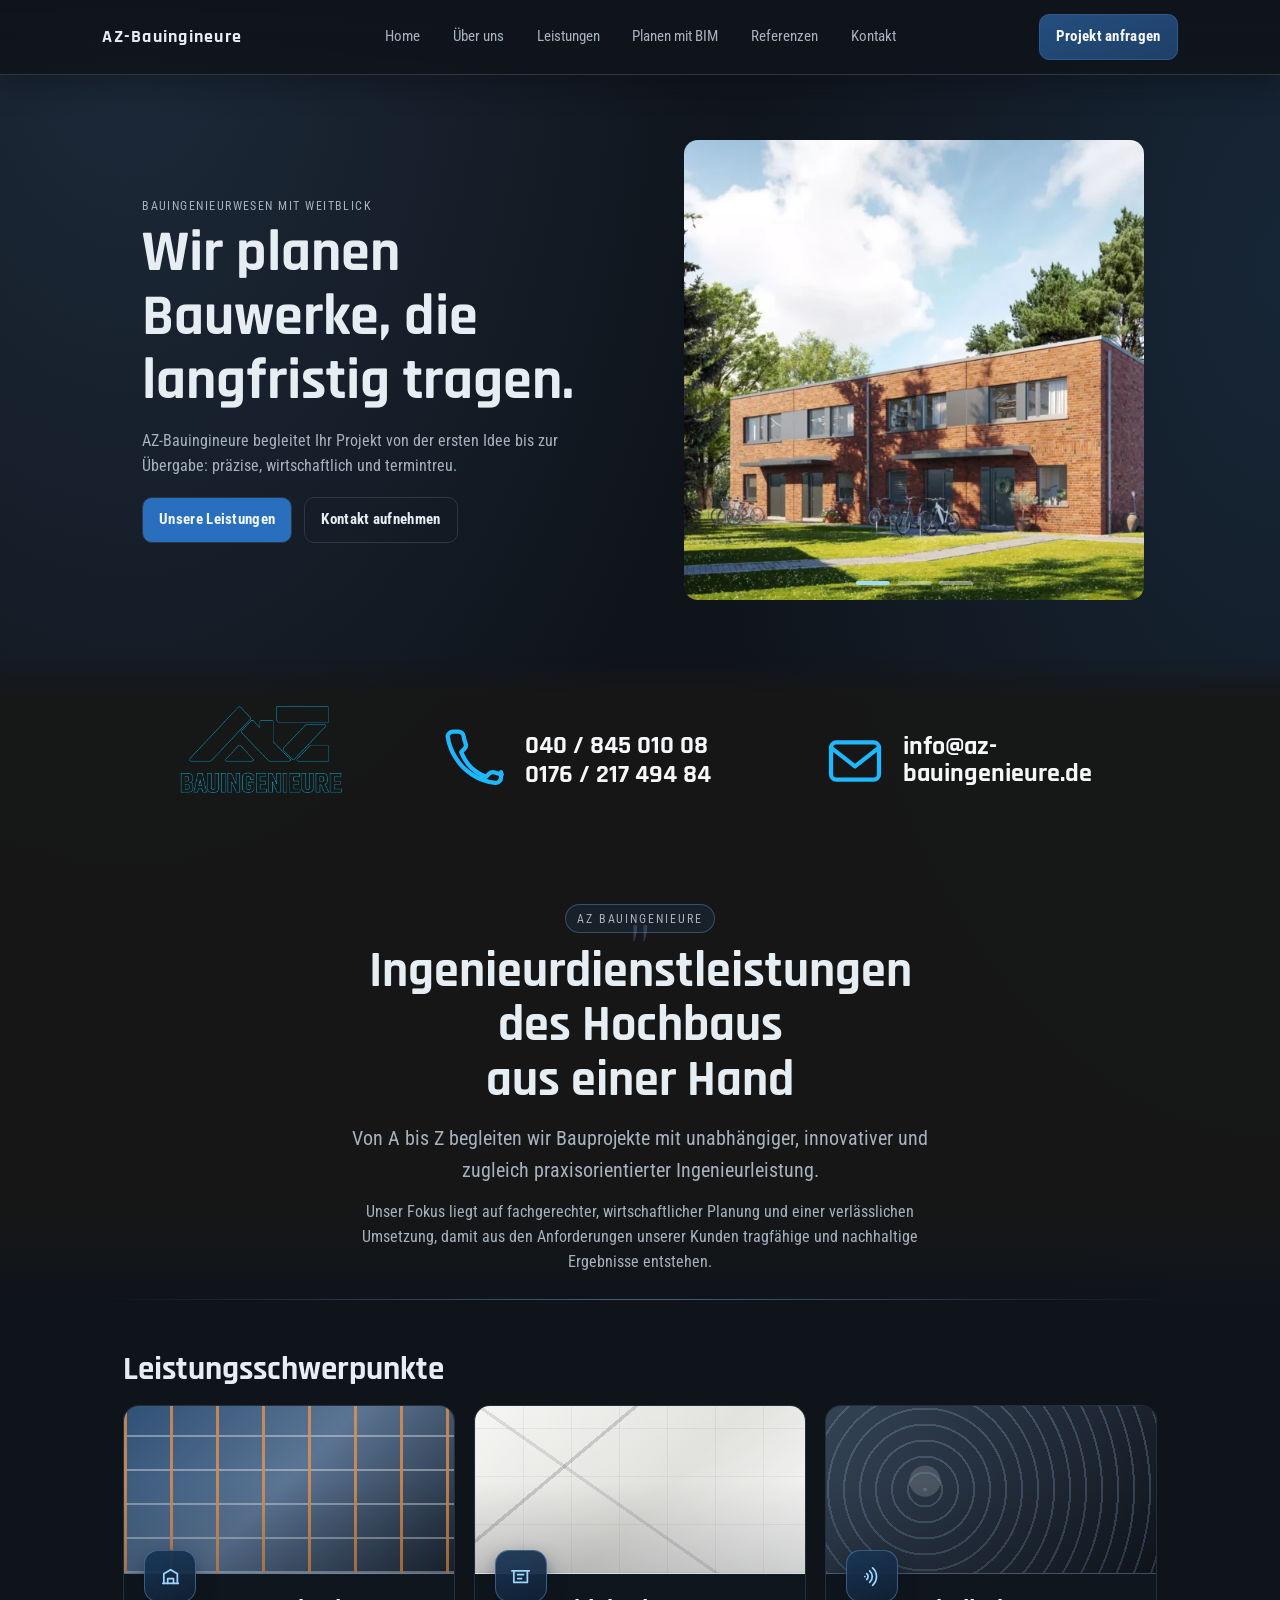
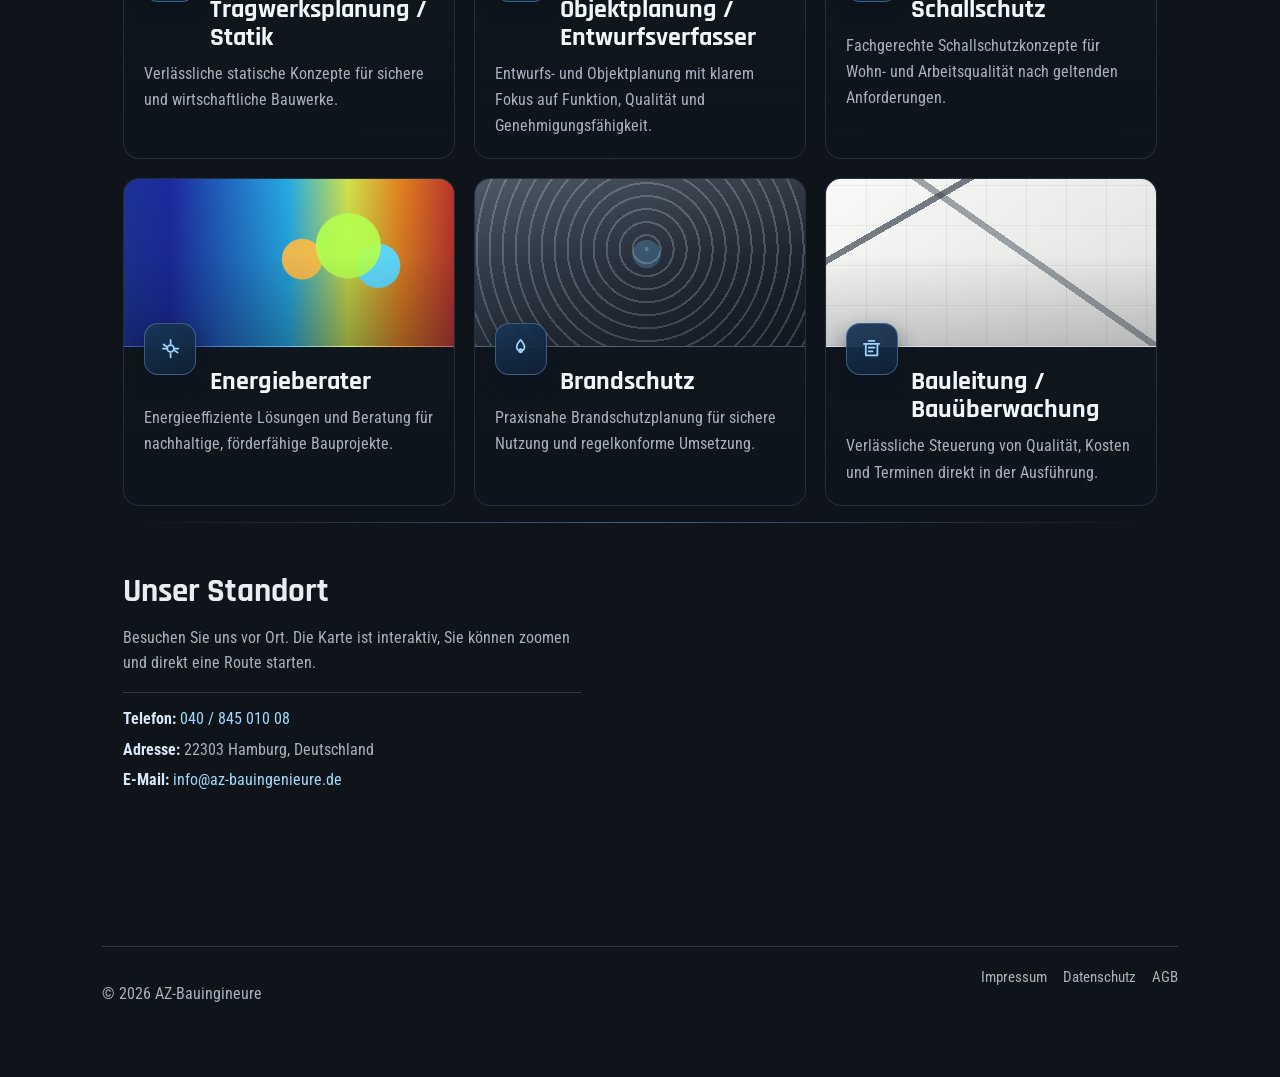
==== index.html @ af61f5e6 "first commit" ====
<!doctype html>
<html lang="de">
  <head>
    <meta charset="UTF-8" />
    <meta name="viewport" content="width=device-width, initial-scale=1.0" />
    <title>AZ-Bauingineure | Bauingenieurleistungen</title>
    <meta
      name="description"
      content="AZ-Bauingineure - Tragwerksplanung, Bauleitung und Sanierung aus einer Hand."
    />
    <link rel="preconnect" href="https://fonts.googleapis.com" />
    <link rel="preconnect" href="https://fonts.gstatic.com" crossorigin />
    <link
      href="https://fonts.googleapis.com/css2?family=Rajdhani:wght@500;600;700&family=Roboto+Condensed:wght@300;400;700&display=swap"
      rel="stylesheet"
    />
    <link rel="stylesheet" href="styles.css" />
  </head>
  <body>
    <header class="site-header">
      <a class="logo" href="index.html">AZ-Bauingineure</a>
      <nav class="main-nav" aria-label="Hauptnavigation">
        <a href="index.html">Home</a>
        <a href="ueber-uns.html">Über uns</a>
        <a href="leistungen.html">Leistungen</a>
        <a href="bim-planung.html">Planen mit BIM</a>
        <a href="referenzen.html">Referenzen</a>
        <a href="kontakt.html">Kontakt</a>
      </nav>
      <a class="btn btn-outline" href="kontakt.html">Projekt anfragen</a>
    </header>

    <main id="home">
      <section class="hero reveal">
        <div class="hero-copy-block">
          <p class="kicker">Bauingenieurwesen mit Weitblick</p>
          <h1>Wir planen Bauwerke, die langfristig tragen.</h1>
          <p class="hero-copy">
            AZ-Bauingineure begleitet Ihr Projekt von der ersten Idee bis zur
            Übergabe: präzise, wirtschaftlich und termintreu.
          </p>
          <div class="hero-actions">
            <a class="btn" href="leistungen.html">Unsere Leistungen</a>
            <a class="btn btn-light" href="kontakt.html">Kontakt aufnehmen</a>
          </div>
        </div>
        <div class="hero-visual" aria-label="Bauprojekte Slideshow" data-hero-slider>
          <div class="hero-slider" aria-live="polite">
            <img
              src="building1.png"
              alt="Modernes Gebaeudeprojekt von AZ Bauingenieure"
              class="hero-slide is-active"
              data-hero-slide
            />
            <img
              src="building2.png"
              alt="Architektonisches Bauvorhaben mit klarer Struktur"
              class="hero-slide"
              data-hero-slide
            />
            <img
              src="building3.png"
              alt="Zeitgemaesses Gebaeude mit hochwertiger Planung"
              class="hero-slide"
              data-hero-slide
            />
          </div>
          <div class="hero-indicators" aria-label="Slideshow Navigation">
            <button class="hero-indicator is-active" type="button" data-hero-indicator aria-label="Bild 1 anzeigen"></button>
            <button class="hero-indicator" type="button" data-hero-indicator aria-label="Bild 2 anzeigen"></button>
            <button class="hero-indicator" type="button" data-hero-indicator aria-label="Bild 3 anzeigen"></button>
          </div>
        </div>
      </section>

      <section class="contact-band reveal" aria-label="Kontaktinformationen">
        <div class="contact-band__brand">
          <img src="image.png" alt="AZ Bauingenieure" class="contact-band__logo" />
        </div>
        <div class="contact-band__item">
          <span class="contact-band__icon" aria-hidden="true">
            <svg viewBox="0 0 24 24" role="img">
              <path d="M21 16.2v2a2 2 0 0 1-2.2 2 19.8 19.8 0 0 1-8.6-3.1 19.4 19.4 0 0 1-6-6A19.8 19.8 0 0 1 1 2.6 2 2 0 0 1 3 1h2a2 2 0 0 1 2 1.7c.1.9.4 1.8.7 2.6a2 2 0 0 1-.4 2.1L6.1 8.6a16 16 0 0 0 9.3 9.3l1.2-1.2a2 2 0 0 1 2.1-.4c.8.3 1.7.6 2.6.7A2 2 0 0 1 21 16.2z" />
            </svg>
          </span>
          <div class="contact-band__text">
            <a href="tel:+494084501008">040 / 845 010 08</a>
            <a href="tel:+4917621749484">0176 / 217 494 84</a>
          </div>
        </div>
        <div class="contact-band__item contact-band__item--mail">
          <span class="contact-band__icon" aria-hidden="true">
            <svg viewBox="0 0 24 24" role="img">
              <rect x="3" y="5" width="18" height="14" rx="2" ry="2" />
              <path d="M3 7l9 7 9-7" />
            </svg>
          </span>
          <div class="contact-band__text">
            <a href="mailto:info@az-bauingenieure.de">info@az-bauingenieure.de</a>
          </div>
        </div>
      </section>

      <div class="content-layout">
        <section id="about" class="card reveal section-about section-quote">
          <p class="quote-kicker">AZ Bauingenieure</p>
          <h2>Ingenieurdienstleistungen des Hochbaus aus einer Hand</h2>
          <p class="quote-lead">
            Von A bis Z begleiten wir Bauprojekte mit unabhängiger,
            innovativer und zugleich praxisorientierter Ingenieurleistung.
          </p>
          <p class="quote-support">
            Unser Fokus liegt auf fachgerechter, wirtschaftlicher Planung und
            einer verlässlichen Umsetzung, damit aus den Anforderungen unserer
            Kunden tragfähige und nachhaltige Ergebnisse entstehen.
          </p>
        </section>

        <section id="services" class="card reveal section-services">
          <h2>Leistungsschwerpunkte</h2>
          <div class="service-grid">
            <article class="service-card service-card--statik">
              <div class="service-media" aria-hidden="true"></div>
              <div class="service-body">
                <span class="service-icon" aria-hidden="true">
                  <svg viewBox="0 0 24 24" role="img">
                    <path d="M4 19h16" />
                    <path d="M5 19V9l7-4 7 4v10" />
                    <path d="M9 19v-5h6v5" />
                  </svg>
                </span>
                <h3>Tragwerksplanung / Statik</h3>
                <p>
                  Verlässliche statische Konzepte für sichere und wirtschaftliche
                  Bauwerke.
                </p>
              </div>
            </article>
            <article class="service-card service-card--objektplanung">
              <div class="service-media" aria-hidden="true"></div>
              <div class="service-body">
                <span class="service-icon" aria-hidden="true">
                  <svg viewBox="0 0 24 24" role="img">
                    <path d="M3 6h18" />
                    <path d="M5 6v12h14V6" />
                    <path d="M9 10h6" />
                    <path d="M9 14h4" />
                  </svg>
                </span>
                <h3>Objektplanung / Entwurfsverfasser</h3>
                <p>
                  Entwurfs- und Objektplanung mit klarem Fokus auf Funktion,
                  Qualität und Genehmigungsfähigkeit.
                </p>
              </div>
            </article>
            <article class="service-card service-card--schallschutz">
              <div class="service-media" aria-hidden="true"></div>
              <div class="service-body">
                <span class="service-icon" aria-hidden="true">
                  <svg viewBox="0 0 24 24" role="img">
                    <path d="M7 15a4 4 0 0 0 0-6" />
                    <path d="M10 18a8 8 0 0 0 0-12" />
                    <path d="M13 21a12 12 0 0 0 0-18" />
                    <path d="M5 12h.01" />
                  </svg>
                </span>
                <h3>Schallschutz</h3>
                <p>
                  Fachgerechte Schallschutzkonzepte für Wohn- und Arbeitsqualität
                  nach geltenden Anforderungen.
                </p>
              </div>
            </article>
            <article class="service-card service-card--energie">
              <div class="service-media" aria-hidden="true"></div>
              <div class="service-body">
                <span class="service-icon" aria-hidden="true">
                  <svg viewBox="0 0 24 24" role="img">
                    <path d="M12 3v4" />
                    <path d="M12 17v4" />
                    <path d="M4.8 7.8l2.8 2.1" />
                    <path d="M16.4 14.1l2.8 2.1" />
                    <path d="M4 12h4" />
                    <path d="M16 12h4" />
                    <circle cx="12" cy="12" r="3.5" />
                  </svg>
                </span>
                <h3>Energieberater</h3>
                <p>
                  Energieeffiziente Lösungen und Beratung für nachhaltige,
                  förderfähige Bauprojekte.
                </p>
              </div>
            </article>
            <article class="service-card service-card--brandschutz">
              <div class="service-media" aria-hidden="true"></div>
              <div class="service-body">
                <span class="service-icon" aria-hidden="true">
                  <svg viewBox="0 0 24 24" role="img">
                    <path d="M12 3s4 4.2 4 7.6A4 4 0 1 1 8 10.6C8 7.2 12 3 12 3z" />
                    <path d="M12 12.5c1 0 1.8.8 1.8 1.8A1.8 1.8 0 0 1 12 16a1.8 1.8 0 0 1-1.8-1.7c0-1 .8-1.8 1.8-1.8z" />
                  </svg>
                </span>
                <h3>Brandschutz</h3>
                <p>
                  Praxisnahe Brandschutzplanung für sichere Nutzung und
                  regelkonforme Umsetzung.
                </p>
              </div>
            </article>
            <article class="service-card service-card--bauleitung">
              <div class="service-media" aria-hidden="true"></div>
              <div class="service-body">
                <span class="service-icon" aria-hidden="true">
                  <svg viewBox="0 0 24 24" role="img">
                    <path d="M4 7h16" />
                    <path d="M6 7v12h12V7" />
                    <path d="M9 4h6" />
                    <path d="M9 11h6" />
                    <path d="M9 15h4" />
                  </svg>
                </span>
                <h3>Bauleitung / Bauüberwachung</h3>
                <p>
                  Verlässliche Steuerung von Qualität, Kosten und Terminen direkt
                  in der Ausführung.
                </p>
              </div>
            </article>
          </div>
        </section>

        <section id="location" class="card reveal map-wrap section-location">
          <div>
            <h2>Unser Standort</h2>
            <p>
              Besuchen Sie uns vor Ort. Die Karte ist interaktiv, Sie können
              zoomen und direkt eine Route starten.
            </p>
            <div class="location-contact" aria-label="Standort Kontaktinformationen">
              <p><strong>Telefon:</strong> <a href="tel:+494084501008">040 / 845 010 08</a></p>
              <p><strong>Adresse:</strong> 22303 Hamburg, Deutschland</p>
              <p><strong>E-Mail:</strong> <a href="mailto:info@az-bauingenieure.de">info@az-bauingenieure.de</a></p>
            </div>
          </div>
          <div class="map-frame" role="region" aria-label="Google Maps Standort">
            <iframe
              src="https://www.google.com/maps?q=Hamburg%20Deutschland&output=embed"
              loading="lazy"
              referrerpolicy="no-referrer-when-downgrade"
              title="Standort AZ-Bauingineure"
            ></iframe>
          </div>
        </section>
      </div>
    </main>

    <footer class="site-footer">
      <p>© <span id="year"></span> AZ-Bauingineure</p>
      <div class="footer-links">
        <a href="impressum.html">Impressum</a>
        <a href="datenschutz.html">Datenschutz</a>
        <a href="agb.html">AGB</a>
      </div>
    </footer>

    <script src="script.js"></script>
  </body>
</html>
---- styles.css ----
:root {
  --bg: #0f141b;
  --surface: #151c25;
  --surface-2: #1d2733;
  --text: #e6edf3;
  --muted: #a7b2bf;
  --line: #2e3742;
  --blue: #2a6fbe;
  --blue-soft: #5b9cde;
  --ok: #5dbb7a;
  --page-gutter: clamp(26px, 8vw, 120px);
  --radius: 16px;
}

* {
  box-sizing: border-box;
}

html,
body {
  margin: 0;
  padding: 0;
}

body {
  font-family: "Roboto Condensed", sans-serif;
  color: var(--text);
  background:
    radial-gradient(90% 70% at 10% 0%, #1d2a3a 0%, transparent 55%),
    radial-gradient(80% 70% at 100% 10%, #172636 0%, transparent 58%),
    var(--bg);
  min-height: 100vh;
  line-height: 1.55;
  overflow-x: hidden;
}

main,
.site-footer {
  width: min(1280px, calc(100% - (2 * var(--page-gutter))));
  margin: 0 auto;
}

.site-header {
  display: grid;
  grid-template-columns: auto 1fr auto;
  align-items: center;
  gap: 1.2rem;
  padding: 0.85rem 1rem;
  width: 100%;
  margin: 0;
  padding-left: var(--page-gutter);
  padding-right: var(--page-gutter);
  border: 1px solid var(--line);
  border-left: 0;
  border-right: 0;
  border-top: 0;
  border-radius: 0;
  position: sticky;
  top: 0;
  z-index: 20;
  background: linear-gradient(to bottom, rgba(15, 20, 27, 0.96), rgba(15, 20, 27, 0.9));
  backdrop-filter: blur(4px);
  box-shadow: 0 10px 30px rgba(6, 9, 13, 0.35);
}

.logo {
  text-decoration: none;
  color: var(--text);
  font-family: "Rajdhani", sans-serif;
  font-size: clamp(1.1rem, 1.4vw, 1.35rem);
  font-weight: 700;
  letter-spacing: 0.07em;
  white-space: nowrap;
}

.main-nav {
  display: flex;
  gap: 0.45rem;
  justify-content: center;
  padding: 0;
}

.main-nav a,
.footer-links a {
  color: var(--muted);
  text-decoration: none;
  font-size: 0.96rem;
}

.main-nav a {
  padding: 0.45rem 0.8rem;
  border-radius: 999px;
  line-height: 1;
  transition: background-color 0.2s ease, color 0.2s ease;
}

.main-nav a:hover,
.footer-links a:hover {
  color: var(--text);
}

.main-nav a:hover {
  background: #1d2a39;
}

.hero {
  margin: 2rem 0 1.6rem;
  border-radius: var(--radius);
  padding: clamp(1.2rem, 2.6vw, 2.3rem);
  background: transparent;
  display: grid;
  grid-template-columns: 1fr minmax(360px, 1.05fr);
  gap: 1.5rem;
  align-items: center;
}

.hero-copy-block {
  padding: 0.4rem;
}

.kicker {
  text-transform: uppercase;
  letter-spacing: 0.12em;
  color: var(--muted);
  font-size: 0.76rem;
  margin: 0 0 0.3rem;
}

h1,
h2,
h3 {
  font-family: "Rajdhani", sans-serif;
  line-height: 1.1;
  margin: 0;
  font-weight: 700;
}

h1 {
  font-size: clamp(2rem, 4.6vw, 3.65rem);
  margin: 0.2rem 0 1rem;
  max-width: 15ch;
}

h2 {
  font-size: clamp(1.5rem, 2.6vw, 2.2rem);
  margin-bottom: 0.6rem;
}

h3 {
  font-size: 1.3rem;
  margin-bottom: 0.4rem;
}

.hero-copy {
  color: var(--muted);
  max-width: 56ch;
  margin-bottom: 0;
}

.hero-actions {
  display: flex;
  gap: 0.75rem;
  flex-wrap: wrap;
  margin-top: 1.1rem;
}

.btn {
  display: inline-flex;
  align-items: center;
  justify-content: center;
  border-radius: 10px;
  border: 1px solid var(--line);
  background: var(--blue);
  color: #eff6ff;
  text-decoration: none;
  font-size: 0.96rem;
  font-weight: 700;
  letter-spacing: 0.02em;
  padding: 0.65rem 1rem;
  cursor: pointer;
}

.btn-light {
  background: transparent;
  color: var(--text);
}

.btn-outline {
  background: transparent;
  color: var(--text);
  border-color: #44607f;
}

.site-header > .btn-outline {
  background: linear-gradient(160deg, #244e7f, #1f3f66);
  border-color: #2d5a8f;
  color: #f5f9ff;
}

.site-header > .btn-outline:hover {
  filter: brightness(1.08);
}

.hero-visual {
  border-radius: calc(var(--radius) - 2px);
  background: linear-gradient(170deg, rgba(20, 32, 45, 0.64), rgba(10, 15, 22, 0.78));
  width: min(100%, 460px);
  aspect-ratio: 1 / 1;
  min-height: 0;
  position: relative;
  justify-self: end;
  padding: 0;
  overflow: hidden;
}

.hero-slider {
  position: absolute;
  inset: 0;
}

.hero-slide {
  position: absolute;
  inset: 0;
  width: 100%;
  height: 100%;
  object-fit: cover;
  opacity: 0;
  transform: scale(1.04);
  transition: opacity 0.85s ease, transform 4.2s ease;
}

.hero-slide.is-active {
  opacity: 1;
  transform: scale(1.08);
}

.hero-indicators {
  position: absolute;
  left: 50%;
  bottom: 0.95rem;
  transform: translateX(-50%);
  display: flex;
  gap: 0.45rem;
  z-index: 2;
}

.hero-indicator {
  width: 34px;
  height: 4px;
  border: 0;
  border-radius: 999px;
  background: rgba(228, 238, 248, 0.4);
  padding: 0;
  cursor: pointer;
  transition: background-color 0.2s ease, transform 0.2s ease;
}

.hero-indicator:hover {
  transform: translateY(-1px);
  background: rgba(215, 235, 255, 0.74);
}

.hero-indicator.is-active {
  background: #9edcff;
}

.contact-band {
  position: relative;
  isolation: isolate;
  margin: 0;
  width: 100vw;
  margin-left: calc(50% - 50vw);
  margin-right: calc(50% - 50vw);
  padding: 1.6rem 1.4rem;
  display: grid;
  grid-template-columns: minmax(180px, 0.9fr) minmax(260px, 1fr) minmax(320px, 1fr);
  gap: 1.5rem;
  align-items: center;
  background: linear-gradient(
    180deg,
    rgba(15, 20, 27, 0) 0%,
    rgba(23, 23, 23, 0.96) 20%,
    rgba(23, 23, 23, 0.96) 100%
  );
  padding-left: var(--page-gutter);
  padding-right: var(--page-gutter);
}

.contact-band__brand {
  display: flex;
  justify-content: center;
  isolation: isolate;
}

.contact-band__logo {
  display: block;
  width: min(100%, 230px);
  height: auto;
  object-fit: contain;
  mix-blend-mode: lighten;
  filter: brightness(1.04) contrast(1.18);
}

.contact-band__item {
  display: flex;
  align-items: center;
  gap: 1rem;
}

.contact-band__item--mail {
  justify-content: flex-end;
}

.contact-band__icon {
  width: 4rem;
  height: 4rem;
  display: grid;
  place-items: center;
  color: #1fb8ff;
  flex-shrink: 0;
}

.contact-band__icon svg {
  width: 100%;
  height: 100%;
  fill: none;
  stroke: currentColor;
  stroke-width: 1.6;
  stroke-linecap: round;
  stroke-linejoin: round;
}

.contact-band__text {
  display: grid;
  gap: 0.15rem;
}

.contact-band__text a {
  color: #f6f7f9;
  text-decoration: none;
  font-family: "Rajdhani", sans-serif;
  font-size: clamp(1.25rem, 2vw, 1.9rem);
  font-weight: 700;
  line-height: 1.05;
}

.contact-band__text a:hover {
  color: #9edcff;
}

.line {
  fill: none;
  stroke: var(--muted);
  stroke-width: 6;
  stroke-linecap: round;
  stroke-linejoin: round;
  stroke-dasharray: 220;
  stroke-dashoffset: 220;
  animation: draw 1.2s linear forwards;
}

.ground,
.crane-base,
.crane-tower,
.crane-arm,
.cable,
.load-block {
  stroke: var(--muted);
  stroke-width: 5;
}

.az-piece {
  fill: var(--blue-soft);
  stroke: none;
  opacity: 0;
  transform-box: fill-box;
  transform-origin: center;
  animation: piece-in 0.42s linear forwards;
}

.cutout {
  fill: #0f141b;
  opacity: 0;
  animation: cutout-in 0.2s linear forwards;
}

.ground {
  animation-delay: 0s;
}

.crane-base {
  animation-delay: 0.2s;
}

.crane-tower {
  animation-delay: 0.35s;
}

.crane-arm {
  animation-delay: 0.5s;
}

.cable {
  animation-delay: 0.75s;
}

.load-block {
  animation-delay: 0.95s;
  fill: transparent;
}

.p1 {
  animation-delay: 1.2s;
}

.p2 {
  animation-delay: 1.55s;
}

.p3 {
  animation-delay: 1.9s;
}

.c1 {
  animation-delay: 2.02s;
}

.p4 {
  animation-delay: 2.25s;
}

.p5 {
  animation-delay: 2.58s;
}

.p6 {
  animation-delay: 2.9s;
}

.c2 {
  animation-delay: 3.03s;
}

.load {
  animation: crane-load 3.2s linear 1 forwards;
  animation-delay: 1.1s;
}

section {
  margin: 0;
  padding: 1.6rem 0;
}

.card,
.service-card {
  background: transparent;
  border-radius: var(--radius);
}

.card p,
.service-card p,
#location p {
  color: var(--muted);
}

.content-layout {
  display: grid;
  grid-template-columns: repeat(12, minmax(0, 1fr));
  gap: 1rem;
  margin-bottom: 0.2rem;
}

.section-about,
.section-services,
.section-location,
.section-contact {
  padding: 1.25rem 1.3rem;
}

.section-about {
  grid-column: 1 / -1;
}

.section-quote {
  position: relative;
  padding: clamp(1.8rem, 3.2vw, 2.8rem);
  padding-left: var(--page-gutter);
  padding-right: var(--page-gutter);
  text-align: center;
  width: 100vw;
  margin-left: calc(50% - 50vw);
  margin-right: calc(50% - 50vw);
  border-radius: 0;
  background: linear-gradient(
    180deg,
    rgba(23, 23, 23, 0.96) 0%,
    rgba(23, 23, 23, 0.96) 74%,
    rgba(15, 20, 27, 0) 100%
  );
  overflow: hidden;
}

.section-quote::before {
  content: "\201E";
  position: absolute;
  left: 50%;
  top: 1.1rem;
  transform: translateX(-50%);
  font-family: "Rajdhani", sans-serif;
  font-size: clamp(2.7rem, 6vw, 4.2rem);
  line-height: 1;
  color: rgba(143, 193, 246, 0.22);
  z-index: 1;
}

.section-quote::after {
  content: "";
  position: absolute;
  left: var(--page-gutter);
  right: var(--page-gutter);
  bottom: 1rem;
  height: 1px;
  background: linear-gradient(90deg, rgba(117, 174, 235, 0), rgba(117, 174, 235, 0.5), rgba(117, 174, 235, 0));
}

.quote-kicker {
  display: inline-flex;
  margin: 0 0 0.7rem;
  padding: 0.24rem 0.65rem;
  border-radius: 999px;
  border: 1px solid rgba(111, 171, 235, 0.34);
  background: rgba(28, 45, 63, 0.48);
  text-transform: uppercase;
  letter-spacing: 0.16em;
  font-size: 0.78rem;
  color: #aad6ff;
}

.section-quote h2 {
  max-width: 22ch;
  margin: 0 auto 0.95rem;
  font-size: clamp(2rem, 4vw, 3.1rem);
  text-wrap: balance;
}

.quote-lead {
  max-width: 60ch;
  margin: 0 auto 0.85rem;
  font-size: clamp(1.05rem, 1.6vw, 1.3rem);
  color: #f1f7ff;
  text-wrap: pretty;
}

.quote-support {
  max-width: 70ch;
  margin: 0 auto;
  text-wrap: pretty;
}

.section-services {
  grid-column: 1 / -1;
  position: relative;
  padding-bottom: 2rem;
}

.section-services::after {
  content: "";
  position: absolute;
  left: clamp(1.2rem, 2.2vw, 2.1rem);
  right: clamp(1.2rem, 2.2vw, 2.1rem);
  bottom: 0.9rem;
  height: 1px;
  background: linear-gradient(90deg, rgba(117, 174, 235, 0), rgba(117, 174, 235, 0.5), rgba(117, 174, 235, 0));
}

.section-location {
  grid-column: 1 / -1;
}

.section-contact {
  grid-column: span 4;
}

.service-grid {
  display: grid;
  gap: 1.15rem;
  grid-template-columns: repeat(3, minmax(0, 1fr));
}

.service-card {
  padding: 0;
  background: linear-gradient(180deg, rgba(16, 23, 31, 0.88), rgba(16, 23, 31, 0.62));
  border: 1px solid rgba(122, 151, 183, 0.2);
  min-height: 100%;
  overflow: hidden;
  display: grid;
  grid-template-rows: 168px 1fr;
  transition: transform 0.28s ease, box-shadow 0.28s ease, border-color 0.28s ease;
}

.service-card:hover {
  transform: translateY(-6px);
  border-color: rgba(126, 190, 255, 0.5);
  box-shadow: 0 14px 34px rgba(2, 8, 14, 0.44);
}

.service-media {
  position: relative;
  overflow: hidden;
  border-bottom: 1px solid rgba(177, 201, 227, 0.26);
}

.service-media::before,
.service-media::after {
  content: "";
  position: absolute;
  inset: 0;
}

.service-media::after {
  background: linear-gradient(to top, rgba(8, 12, 18, 0.18), transparent 55%);
}

.service-body {
  position: relative;
  padding: 1.35rem 1.25rem 1.2rem;
  background: linear-gradient(180deg, rgba(13, 19, 26, 0), rgba(13, 19, 26, 0.46));
  text-align: left;
}

.service-body h3 {
  font-size: clamp(1.2rem, 2vw, 1.6rem);
  color: #f3f8ff;
  margin-bottom: 0.55rem;
  padding-left: 4.1rem;
}

.service-body p {
  color: var(--muted);
  margin: 0;
  font-size: 1.02rem;
  line-height: 1.6;
}

.service-icon {
  position: absolute;
  top: -1.5rem;
  left: 1.25rem;
  transform: none;
  width: 3.25rem;
  height: 3.25rem;
  display: grid;
  place-items: center;
  border-radius: 14px;
  border: 1px solid rgba(133, 187, 243, 0.36);
  background: linear-gradient(160deg, rgba(24, 54, 87, 0.95), rgba(17, 33, 53, 0.92));
  box-shadow: 0 9px 20px rgba(7, 16, 27, 0.48);
}

.service-icon svg {
  width: 1.45rem;
  height: 1.45rem;
  fill: none;
  stroke: #9ed4ff;
  stroke-width: 1.8;
  stroke-linecap: round;
  stroke-linejoin: round;
}

.section-services > h2 {
  margin-bottom: 1.05rem;
}

.service-card--statik .service-media {
  background:
    linear-gradient(rgba(10, 24, 41, 0.18), rgba(10, 24, 41, 0.18)),
    linear-gradient(135deg, #375d86 0%, #6d89ab 48%, #1d2531 100%);
}

.service-card--statik .service-media::before {
  background:
    repeating-linear-gradient(
      90deg,
      rgba(244, 153, 74, 0.95) 0 3px,
      transparent 3px 46px
    ),
    repeating-linear-gradient(
      0deg,
      rgba(233, 238, 242, 0.55) 0 2px,
      transparent 2px 34px
    );
  opacity: 0.75;
}

.service-card--objektplanung .service-media {
  background:
    linear-gradient(rgba(255, 255, 255, 0.2), rgba(255, 255, 255, 0.08)),
    linear-gradient(135deg, #f3f3f1 0%, #dbdbd7 55%, #fafafa 100%);
}

.service-card--objektplanung .service-media::before {
  background:
    linear-gradient(140deg, transparent 0 30%, rgba(54, 62, 71, 0.2) 30% 31%, transparent 31% 100%),
    linear-gradient(35deg, transparent 0 42%, rgba(54, 62, 71, 0.14) 42% 43%, transparent 43% 100%),
    repeating-linear-gradient(90deg, rgba(86, 98, 110, 0.08) 0 1px, transparent 1px 48px),
    repeating-linear-gradient(0deg, rgba(86, 98, 110, 0.08) 0 1px, transparent 1px 48px);
}

.service-card--schallschutz .service-media {
  background:
    radial-gradient(circle at 30% 45%, rgba(255, 255, 255, 0.18) 0 6%, transparent 6.5%),
    linear-gradient(135deg, #2d394a 0%, #10151d 100%);
}

.service-card--schallschutz .service-media::before {
  background:
    repeating-radial-gradient(circle at 30% 50%, rgba(124, 154, 182, 0.3) 0 2px, transparent 2px 16px),
    linear-gradient(90deg, rgba(79, 102, 125, 0.2), rgba(79, 102, 125, 0));
}

.service-card--energie .service-media {
  background: linear-gradient(90deg, #2038a6 0%, #1f2caf 14%, #2ac0ff 50%, #ecff4f 68%, #ff8f1e 84%, #d1382e 100%);
}

.service-card--energie .service-media::before {
  background:
    radial-gradient(circle at 68% 40%, rgba(180, 255, 78, 0.9) 0 13%, transparent 13.5%),
    radial-gradient(circle at 54% 48%, rgba(255, 186, 66, 0.9) 0 10%, transparent 10.5%),
    radial-gradient(circle at 77% 52%, rgba(88, 215, 255, 0.95) 0 8%, transparent 8.5%),
    linear-gradient(0deg, rgba(8, 18, 36, 0.28), rgba(8, 18, 36, 0.12));
}

.service-card--brandschutz .service-media {
  background:
    radial-gradient(circle at 52% 45%, rgba(104, 190, 255, 0.26) 0 7%, transparent 7.5%),
    linear-gradient(145deg, #3d4a58 0%, #222a35 60%, #121820 100%);
}

.service-card--brandschutz .service-media::before {
  background:
    repeating-radial-gradient(circle at 52% 42%, rgba(231, 239, 246, 0.22) 0 2px, transparent 2px 13px),
    linear-gradient(180deg, rgba(255, 255, 255, 0.08), transparent 48%);
}

.service-card--bauleitung .service-media {
  background:
    linear-gradient(rgba(255, 255, 255, 0.26), rgba(255, 255, 255, 0.12)),
    linear-gradient(135deg, #f7f7f5 0%, #d8d9d8 100%);
}

.service-card--bauleitung .service-media::before {
  background:
    linear-gradient(150deg, transparent 0 22%, rgba(62, 72, 82, 0.7) 22% 24%, transparent 24% 100%),
    linear-gradient(35deg, transparent 0 57%, rgba(62, 72, 82, 0.48) 57% 59%, transparent 59% 100%),
    repeating-linear-gradient(90deg, rgba(82, 92, 103, 0.08) 0 1px, transparent 1px 40px),
    repeating-linear-gradient(0deg, rgba(82, 92, 103, 0.08) 0 1px, transparent 1px 40px);
}

.map-wrap {
  display: grid;
  grid-template-columns: 0.9fr 1.1fr;
  gap: 1rem;
  align-items: stretch;
}

.location-contact {
  margin-top: 1rem;
  padding-top: 0.9rem;
  border-top: 1px solid rgba(167, 178, 191, 0.24);
  display: grid;
  gap: 0.35rem;
}

.location-contact p {
  margin: 0;
  color: var(--text);
}

.location-contact strong {
  color: #d8e8fa;
}

.location-contact a {
  color: #9edcff;
  text-decoration: none;
}

.location-contact a:hover {
  color: #c3ebff;
}

.map-frame {
  border-radius: 12px;
  overflow: hidden;
  min-height: 320px;
  background: transparent;
}

.map-frame iframe {
  border: 0;
  width: 100%;
  height: 100%;
}

.contact-form {
  margin-top: 1rem;
  display: grid;
  gap: 0.8rem;
}

.section-contact {
  position: relative;
  background:
    radial-gradient(120% 120% at 100% 0%, rgba(54, 115, 179, 0.2), transparent 54%),
    linear-gradient(165deg, rgba(18, 26, 35, 0.86), rgba(14, 21, 29, 0.78));
  border: 1px solid rgba(115, 165, 216, 0.28);
  box-shadow: 0 16px 38px rgba(4, 10, 17, 0.42);
}

.contact-kicker {
  margin: 0 0 0.45rem;
  text-transform: uppercase;
  letter-spacing: 0.14em;
  font-size: 0.76rem;
  color: #8ec8ff;
}

.contact-intro {
  margin: 0;
  color: #d4e4f5;
}

.contact-quick {
  margin-top: 0.9rem;
  display: grid;
  gap: 0.5rem;
}

.contact-quick__item {
  text-decoration: none;
  color: #ecf5ff;
  background: rgba(26, 45, 64, 0.6);
  border: 1px solid rgba(131, 177, 224, 0.28);
  border-radius: 11px;
  padding: 0.55rem 0.7rem;
  transition: border-color 0.2s ease, background-color 0.2s ease;
}

.contact-quick__item:hover {
  border-color: rgba(160, 205, 247, 0.62);
  background: rgba(34, 58, 81, 0.72);
}

.contact-form__row {
  display: grid;
  grid-template-columns: 1fr 1fr;
  gap: 0.7rem;
}

.contact-field {
  display: grid;
  gap: 0.32rem;
}

.contact-form label {
  font-weight: 700;
  color: #eef5fd;
  margin-top: 0.1rem;
}

.contact-form input,
.contact-form textarea {
  width: 100%;
  border: 1px solid rgba(120, 157, 194, 0.36);
  border-radius: 12px;
  padding: 0.72rem 0.78rem;
  font: inherit;
  color: #f3f8ff;
  background: rgba(12, 18, 25, 0.62);
}

.contact-form input::placeholder,
.contact-form textarea::placeholder {
  color: #8ea8c1;
}

.contact-form input:focus,
.contact-form textarea:focus {
  outline: 1px solid #88c2fb;
  border-color: #88c2fb;
  box-shadow: 0 0 0 3px rgba(99, 166, 233, 0.2);
}

#formStatus {
  min-height: 1.3rem;
  margin: 0.2rem 0 0;
  color: var(--ok);
  font-weight: 700;
}

.contact-submit {
  width: 100%;
  margin-top: 0.2rem;
  padding-top: 0.75rem;
  padding-bottom: 0.75rem;
}

.site-footer {
  margin: 2rem auto 1.5rem;
  padding: 1.2rem 0 1.9rem;
  border-top: 1px solid var(--line);
  display: flex;
  justify-content: space-between;
  gap: 0.8rem;
  flex-wrap: wrap;
  color: var(--muted);
}

.footer-links {
  display: flex;
  gap: 1rem;
  flex-wrap: wrap;
}

.reveal {
  opacity: 0;
  transform: translateY(32px);
  animation: riseIn 1.15s cubic-bezier(0.22, 0.68, 0.46, 1) forwards;
}

/* Staggered reveal for up to 8 elements */
.reveal:nth-of-type(2) { animation-delay: 0.18s; }
.reveal:nth-of-type(3) { animation-delay: 0.36s; }
.reveal:nth-of-type(4) { animation-delay: 0.54s; }
.reveal:nth-of-type(5) { animation-delay: 0.72s; }
.reveal:nth-of-type(6) { animation-delay: 0.90s; }
.reveal:nth-of-type(7) { animation-delay: 1.08s; }
.reveal:nth-of-type(8) { animation-delay: 1.26s; }
}

@keyframes draw {
  to {
    stroke-dashoffset: 0;
  }
}

@keyframes crane-load {
  0% {
    transform: translateX(0) translateY(0);
  }
  20% {
    transform: translateX(-30px) translateY(8px);
  }
  45% {
    transform: translateX(-74px) translateY(22px);
  }
  60% {
    transform: translateX(-86px) translateY(20px);
  }
  80% {
    transform: translateX(-48px) translateY(9px);
  }
  100% {
    transform: translateX(0) translateY(0);
  }
}

@keyframes piece-in {
  from {
    opacity: 0;
    transform: translateY(-14px) scale(0.92);
  }
  to {
    opacity: 1;
    transform: translateY(0) scale(1);
  }
}

@keyframes cutout-in {
  from {
    opacity: 0;
  }
  to {
    opacity: 1;
  }
}

@keyframes riseIn {
  to {
    opacity: 1;
    transform: translateY(0);
  }
}

@media (max-width: 980px) {
  .site-header {
    grid-template-columns: 1fr;
    gap: 0.75rem;
    top: 0;
    position: static;
    padding: 0.85rem;
  }

  .btn-outline {
    width: 100%;
  }

  .main-nav {
    justify-content: flex-start;
    flex-wrap: wrap;
  }

  .hero {
    grid-template-columns: 1fr;
    padding: 1.1rem;
  }

  .contact-band {
    width: calc(100vw - 0px);
    margin-left: calc(50% - 50vw);
    margin-right: calc(50% - 50vw);
    grid-template-columns: 1fr;
    justify-items: center;
    text-align: center;
    padding-top: 1.25rem;
    padding-bottom: 1.25rem;
  }

  .contact-band__item,
  .contact-band__item--mail {
    justify-content: center;
  }

  .content-layout {
    grid-template-columns: repeat(6, minmax(0, 1fr));
  }

  .section-about,
  .section-services,
  .section-location,
  .section-contact {
    grid-column: span 6;
  }

  .service-grid {
    grid-template-columns: repeat(2, minmax(0, 1fr));
  }

  .map-wrap {
    grid-template-columns: 1fr;
  }

  .hero-visual {
    width: min(100%, 390px);
    justify-self: center;
  }
}

@media (max-width: 560px) {
  main,
  .site-footer {
    width: min(1280px, calc(100% - 2rem));
  }

  .hero {
    padding: 1rem;
  }

  .contact-band {
    padding: 1rem;
    gap: 1rem;
  }

  .contact-band__icon {
    width: 3rem;
    height: 3rem;
  }

  .contact-band__item {
    flex-direction: column;
    gap: 0.45rem;
  }

  .contact-band__text a {
    font-size: 1.1rem;
  }

  .section-about,
  .section-services,
  .section-location,
  .section-contact {
    padding: 1rem;
  }

  .section-quote {
    padding: 1.45rem 1.15rem;
    text-align: center;
  }

  .section-quote h2,
  .quote-lead,
  .quote-support {
    margin-left: auto;
    margin-right: auto;
  }

  .main-nav {
    gap: 0.4rem;
  }

  .main-nav a {
    padding: 0.42rem 0.68rem;
    font-size: 0.92rem;
  }

  .service-grid {
    grid-template-columns: 1fr;
  }

  .service-card {
    grid-template-rows: 148px 1fr;
  }

  .service-body {
    padding: 1.25rem 1rem 1.05rem;
    text-align: center;
  }

  .service-icon {
    position: static;
    margin: 0 auto 0.65rem;
    width: 3rem;
    height: 3rem;
  }

  .service-body h3 {
    padding-left: 0;
  }

  .service-icon svg {
    width: 1.35rem;
    height: 1.35rem;
  }

  .contact-form__row {
    grid-template-columns: 1fr;
    gap: 0.55rem;
  }
}

@media (prefers-reduced-motion: reduce) {
  .reveal,
  .line,
  .load,
  .az-piece,
  .cutout {
    animation: none;
    opacity: 1;
    transform: none;
    stroke-dashoffset: 0;
  }

  .hero-slide {
    transition: none;
    transform: none;
  }
}
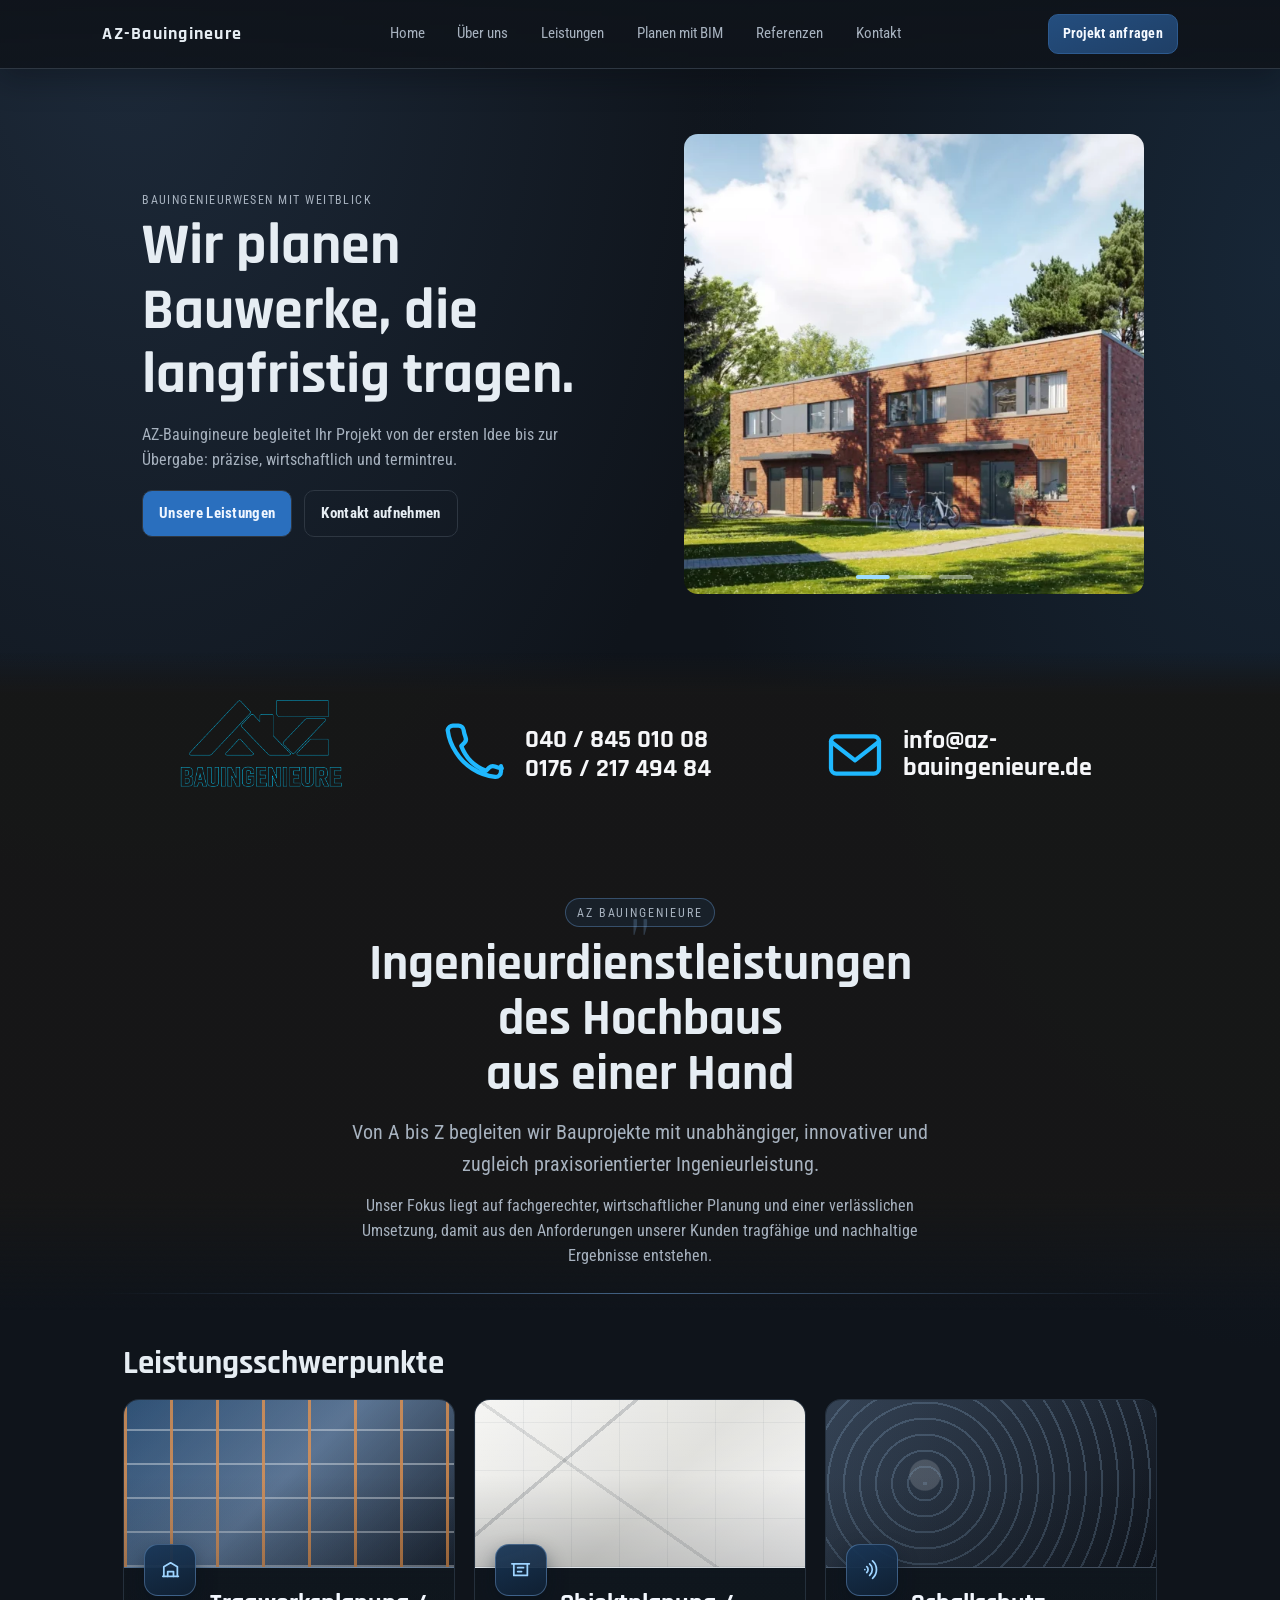
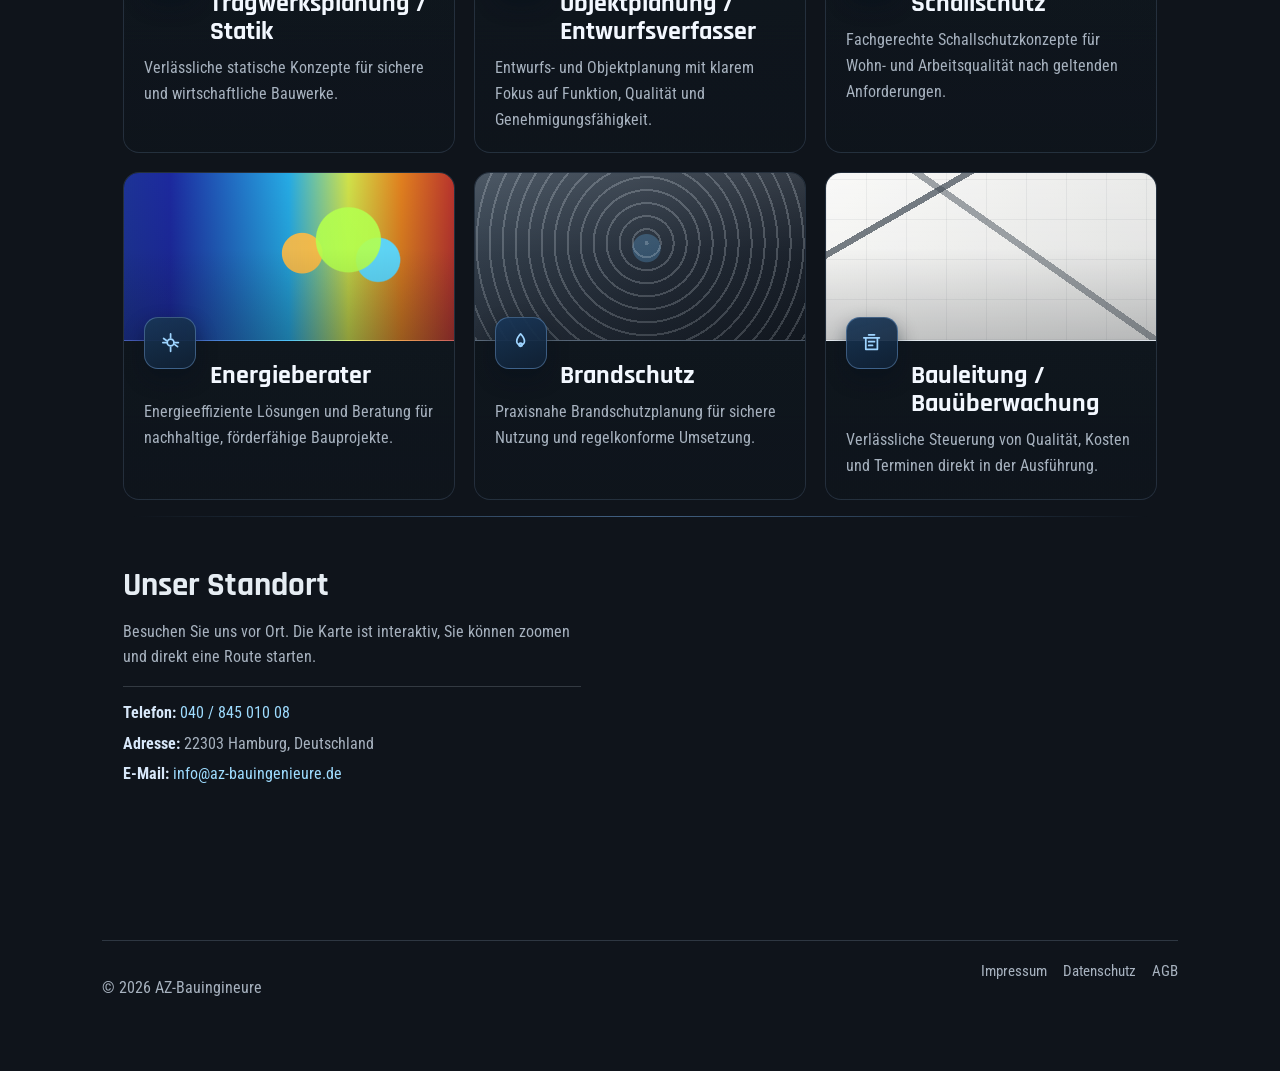
==== commit 73119281: "commit" ====
--- a/index.html
+++ b/index.html
@@ -4,22 +4,16 @@
     <meta charset="UTF-8" />
     <meta name="viewport" content="width=device-width, initial-scale=1.0" />
     <title>AZ-Bauingineure | Bauingenieurleistungen</title>
-    <meta
-      name="description"
-      content="AZ-Bauingineure - Tragwerksplanung, Bauleitung und Sanierung aus einer Hand."
-    />
+    <meta name="description" content="AZ-Bauingineure - Tragwerksplanung, Bauleitung und Sanierung aus einer Hand." />
     <link rel="preconnect" href="https://fonts.googleapis.com" />
     <link rel="preconnect" href="https://fonts.gstatic.com" crossorigin />
-    <link
-      href="https://fonts.googleapis.com/css2?family=Rajdhani:wght@500;600;700&family=Roboto+Condensed:wght@300;400;700&display=swap"
-      rel="stylesheet"
-    />
+    <link href="https://fonts.googleapis.com/css2?family=Rajdhani:wght@500;600;700&family=Roboto+Condensed:wght@300;400;700&display=swap" rel="stylesheet" />
     <link rel="stylesheet" href="styles.css" />
   </head>
   <body>
     <header class="site-header">
       <a class="logo" href="index.html">AZ-Bauingineure</a>
-      <nav class="main-nav" aria-label="Hauptnavigation">
+      <nav class="main-nav" id="main-nav" aria-label="Hauptnavigation">
         <a href="index.html">Home</a>
         <a href="ueber-uns.html">Über uns</a>
         <a href="leistungen.html">Leistungen</a>
@@ -27,7 +21,14 @@
         <a href="referenzen.html">Referenzen</a>
         <a href="kontakt.html">Kontakt</a>
       </nav>
-      <a class="btn btn-outline" href="kontakt.html">Projekt anfragen</a>
+      <div class="header-actions">
+        <a class="btn btn-outline" href="kontakt.html">Projekt anfragen</a>
+        <button class="burger-btn" id="burger-btn" aria-label="Menü öffnen" aria-expanded="false" aria-controls="main-nav">
+          <span></span>
+          <span></span>
+          <span></span>
+        </button>
+      </div>
     </header>
 
     <main id="home">
@@ -46,24 +47,9 @@
         </div>
         <div class="hero-visual" aria-label="Bauprojekte Slideshow" data-hero-slider>
           <div class="hero-slider" aria-live="polite">
-            <img
-              src="building1.png"
-              alt="Modernes Gebaeudeprojekt von AZ Bauingenieure"
-              class="hero-slide is-active"
-              data-hero-slide
-            />
-            <img
-              src="building2.png"
-              alt="Architektonisches Bauvorhaben mit klarer Struktur"
-              class="hero-slide"
-              data-hero-slide
-            />
-            <img
-              src="building3.png"
-              alt="Zeitgemaesses Gebaeude mit hochwertiger Planung"
-              class="hero-slide"
-              data-hero-slide
-            />
+            <img src="building1.png" alt="Modernes Gebaeudeprojekt von AZ Bauingenieure" class="hero-slide is-active" data-hero-slide />
+            <img src="building2.png" alt="Architektonisches Bauvorhaben mit klarer Struktur" class="hero-slide" data-hero-slide />
+            <img src="building3.png" alt="Zeitgemaesses Gebaeude mit hochwertiger Planung" class="hero-slide" data-hero-slide />
           </div>
           <div class="hero-indicators" aria-label="Slideshow Navigation">
             <button class="hero-indicator is-active" type="button" data-hero-indicator aria-label="Bild 1 anzeigen"></button>
@@ -124,16 +110,11 @@
               <div class="service-body">
                 <span class="service-icon" aria-hidden="true">
                   <svg viewBox="0 0 24 24" role="img">
-                    <path d="M4 19h16" />
-                    <path d="M5 19V9l7-4 7 4v10" />
-                    <path d="M9 19v-5h6v5" />
+                    <path d="M4 19h16" /><path d="M5 19V9l7-4 7 4v10" /><path d="M9 19v-5h6v5" />
                   </svg>
                 </span>
                 <h3>Tragwerksplanung / Statik</h3>
-                <p>
-                  Verlässliche statische Konzepte für sichere und wirtschaftliche
-                  Bauwerke.
-                </p>
+                <p>Verlässliche statische Konzepte für sichere und wirtschaftliche Bauwerke.</p>
               </div>
             </article>
             <article class="service-card service-card--objektplanung">
@@ -141,17 +122,11 @@
               <div class="service-body">
                 <span class="service-icon" aria-hidden="true">
                   <svg viewBox="0 0 24 24" role="img">
-                    <path d="M3 6h18" />
-                    <path d="M5 6v12h14V6" />
-                    <path d="M9 10h6" />
-                    <path d="M9 14h4" />
+                    <path d="M3 6h18" /><path d="M5 6v12h14V6" /><path d="M9 10h6" /><path d="M9 14h4" />
                   </svg>
                 </span>
                 <h3>Objektplanung / Entwurfsverfasser</h3>
-                <p>
-                  Entwurfs- und Objektplanung mit klarem Fokus auf Funktion,
-                  Qualität und Genehmigungsfähigkeit.
-                </p>
+                <p>Entwurfs- und Objektplanung mit klarem Fokus auf Funktion, Qualität und Genehmigungsfähigkeit.</p>
               </div>
             </article>
             <article class="service-card service-card--schallschutz">
@@ -159,17 +134,11 @@
               <div class="service-body">
                 <span class="service-icon" aria-hidden="true">
                   <svg viewBox="0 0 24 24" role="img">
-                    <path d="M7 15a4 4 0 0 0 0-6" />
-                    <path d="M10 18a8 8 0 0 0 0-12" />
-                    <path d="M13 21a12 12 0 0 0 0-18" />
-                    <path d="M5 12h.01" />
+                    <path d="M7 15a4 4 0 0 0 0-6" /><path d="M10 18a8 8 0 0 0 0-12" /><path d="M13 21a12 12 0 0 0 0-18" /><path d="M5 12h.01" />
                   </svg>
                 </span>
                 <h3>Schallschutz</h3>
-                <p>
-                  Fachgerechte Schallschutzkonzepte für Wohn- und Arbeitsqualität
-                  nach geltenden Anforderungen.
-                </p>
+                <p>Fachgerechte Schallschutzkonzepte für Wohn- und Arbeitsqualität nach geltenden Anforderungen.</p>
               </div>
             </article>
             <article class="service-card service-card--energie">
@@ -177,20 +146,11 @@
               <div class="service-body">
                 <span class="service-icon" aria-hidden="true">
                   <svg viewBox="0 0 24 24" role="img">
-                    <path d="M12 3v4" />
-                    <path d="M12 17v4" />
-                    <path d="M4.8 7.8l2.8 2.1" />
-                    <path d="M16.4 14.1l2.8 2.1" />
-                    <path d="M4 12h4" />
-                    <path d="M16 12h4" />
-                    <circle cx="12" cy="12" r="3.5" />
+                    <path d="M12 3v4" /><path d="M12 17v4" /><path d="M4.8 7.8l2.8 2.1" /><path d="M16.4 14.1l2.8 2.1" /><path d="M4 12h4" /><path d="M16 12h4" /><circle cx="12" cy="12" r="3.5" />
                   </svg>
                 </span>
                 <h3>Energieberater</h3>
-                <p>
-                  Energieeffiziente Lösungen und Beratung für nachhaltige,
-                  förderfähige Bauprojekte.
-                </p>
+                <p>Energieeffiziente Lösungen und Beratung für nachhaltige, förderfähige Bauprojekte.</p>
               </div>
             </article>
             <article class="service-card service-card--brandschutz">
@@ -198,15 +158,11 @@
               <div class="service-body">
                 <span class="service-icon" aria-hidden="true">
                   <svg viewBox="0 0 24 24" role="img">
-                    <path d="M12 3s4 4.2 4 7.6A4 4 0 1 1 8 10.6C8 7.2 12 3 12 3z" />
-                    <path d="M12 12.5c1 0 1.8.8 1.8 1.8A1.8 1.8 0 0 1 12 16a1.8 1.8 0 0 1-1.8-1.7c0-1 .8-1.8 1.8-1.8z" />
+                    <path d="M12 3s4 4.2 4 7.6A4 4 0 1 1 8 10.6C8 7.2 12 3 12 3z" /><path d="M12 12.5c1 0 1.8.8 1.8 1.8A1.8 1.8 0 0 1 12 16a1.8 1.8 0 0 1-1.8-1.7c0-1 .8-1.8 1.8-1.8z" />
                   </svg>
                 </span>
                 <h3>Brandschutz</h3>
-                <p>
-                  Praxisnahe Brandschutzplanung für sichere Nutzung und
-                  regelkonforme Umsetzung.
-                </p>
+                <p>Praxisnahe Brandschutzplanung für sichere Nutzung und regelkonforme Umsetzung.</p>
               </div>
             </article>
             <article class="service-card service-card--bauleitung">
@@ -214,18 +170,11 @@
               <div class="service-body">
                 <span class="service-icon" aria-hidden="true">
                   <svg viewBox="0 0 24 24" role="img">
-                    <path d="M4 7h16" />
-                    <path d="M6 7v12h12V7" />
-                    <path d="M9 4h6" />
-                    <path d="M9 11h6" />
-                    <path d="M9 15h4" />
+                    <path d="M4 7h16" /><path d="M6 7v12h12V7" /><path d="M9 4h6" /><path d="M9 11h6" /><path d="M9 15h4" />
                   </svg>
                 </span>
                 <h3>Bauleitung / Bauüberwachung</h3>
-                <p>
-                  Verlässliche Steuerung von Qualität, Kosten und Terminen direkt
-                  in der Ausführung.
-                </p>
+                <p>Verlässliche Steuerung von Qualität, Kosten und Terminen direkt in der Ausführung.</p>
               </div>
             </article>
           </div>
@@ -234,10 +183,7 @@
         <section id="location" class="card reveal map-wrap section-location">
           <div>
             <h2>Unser Standort</h2>
-            <p>
-              Besuchen Sie uns vor Ort. Die Karte ist interaktiv, Sie können
-              zoomen und direkt eine Route starten.
-            </p>
+            <p>Besuchen Sie uns vor Ort. Die Karte ist interaktiv, Sie können zoomen und direkt eine Route starten.</p>
             <div class="location-contact" aria-label="Standort Kontaktinformationen">
               <p><strong>Telefon:</strong> <a href="tel:+494084501008">040 / 845 010 08</a></p>
               <p><strong>Adresse:</strong> 22303 Hamburg, Deutschland</p>
@@ -246,11 +192,15 @@
           </div>
           <div class="map-frame" role="region" aria-label="Google Maps Standort">
             <iframe
-              src="https://www.google.com/maps?q=Hamburg%20Deutschland&output=embed"
+              src="https://www.google.com/maps?q=AZ-Bauingineure%2C%20Hamburger%20Str.%204-8%2C%2021465%20Reinbek&output=embed"
               loading="lazy"
               referrerpolicy="no-referrer-when-downgrade"
               title="Standort AZ-Bauingineure"
             ></iframe>
+            <p class="maps-legal">
+              Mit dem Laden der Karte akzeptieren Sie die
+              <a href="https://policies.google.com/privacy" target="_blank" rel="noopener noreferrer">Datenschutzerklärung von Google</a>.
+            </p>
           </div>
         </section>
       </div>
@@ -266,5 +216,25 @@
     </footer>
 
     <script src="script.js"></script>
+    <script>
+      const burgerBtn = document.getElementById('burger-btn');
+      const mainNav = document.getElementById('main-nav');
+
+      burgerBtn.addEventListener('click', () => {
+        const isOpen = mainNav.classList.toggle('is-open');
+        burgerBtn.classList.toggle('is-open', isOpen);
+        burgerBtn.setAttribute('aria-expanded', isOpen);
+        burgerBtn.setAttribute('aria-label', isOpen ? 'Menü schließen' : 'Menü öffnen');
+      });
+
+      mainNav.querySelectorAll('a').forEach(link => {
+        link.addEventListener('click', () => {
+          mainNav.classList.remove('is-open');
+          burgerBtn.classList.remove('is-open');
+          burgerBtn.setAttribute('aria-expanded', 'false');
+          burgerBtn.setAttribute('aria-label', 'Menü öffnen');
+        });
+      });
+    </script>
   </body>
-</html>
+</html>
--- a/styles.css
+++ b/styles.css
@@ -12,15 +12,9 @@
   --radius: 16px;
 }
 
-* {
-  box-sizing: border-box;
-}
-
-html,
-body {
-  margin: 0;
-  padding: 0;
-}
+* { box-sizing: border-box; }
+
+html, body { margin: 0; padding: 0; }
 
 body {
   font-family: "Roboto Condensed", sans-serif;
@@ -34,8 +28,7 @@
   overflow-x: hidden;
 }
 
-main,
-.site-footer {
+main, .site-footer {
   width: min(1280px, calc(100% - (2 * var(--page-gutter))));
   margin: 0 auto;
 }
@@ -45,16 +38,9 @@
   grid-template-columns: auto 1fr auto;
   align-items: center;
   gap: 1.2rem;
-  padding: 0.85rem 1rem;
+  padding: 0.85rem var(--page-gutter);
   width: 100%;
-  margin: 0;
-  padding-left: var(--page-gutter);
-  padding-right: var(--page-gutter);
-  border: 1px solid var(--line);
-  border-left: 0;
-  border-right: 0;
-  border-top: 0;
-  border-radius: 0;
+  border-bottom: 1px solid var(--line);
   position: sticky;
   top: 0;
   z-index: 20;
@@ -80,8 +66,7 @@
   padding: 0;
 }
 
-.main-nav a,
-.footer-links a {
+.main-nav a, .footer-links a {
   color: var(--muted);
   text-decoration: none;
   font-size: 0.96rem;
@@ -94,15 +79,58 @@
   transition: background-color 0.2s ease, color 0.2s ease;
 }
 
-.main-nav a:hover,
-.footer-links a:hover {
-  color: var(--text);
-}
-
-.main-nav a:hover {
-  background: #1d2a39;
-}
-
+.main-nav a:hover, .footer-links a:hover { color: var(--text); }
+.main-nav a:hover { background: #1d2a39; }
+
+/* Header rechte Seite */
+.header-actions {
+  display: flex;
+  align-items: center;
+  gap: 0.6rem;
+}
+
+.site-header .btn-outline {
+  background: linear-gradient(160deg, #244e7f, #1f3f66);
+  border-color: #2d5a8f;
+  color: #f5f9ff;
+  padding: 0.52rem 0.85rem;
+  font-size: 0.88rem;
+  white-space: nowrap;
+}
+
+.site-header .btn-outline:hover { filter: brightness(1.08); }
+
+/* Burger-Button */
+.burger-btn {
+  display: none;
+  flex-direction: column;
+  justify-content: center;
+  align-items: center;
+  gap: 5px;
+  width: 36px;
+  height: 36px;
+  background: transparent;
+  border: 1px solid #44607f;
+  border-radius: 8px;
+  cursor: pointer;
+  padding: 0;
+  flex-shrink: 0;
+}
+
+.burger-btn span {
+  display: block;
+  width: 18px;
+  height: 2px;
+  background: var(--text);
+  border-radius: 2px;
+  transition: transform 0.25s ease, opacity 0.25s ease;
+}
+
+.burger-btn.is-open span:nth-child(1) { transform: translateY(7px) rotate(45deg); }
+.burger-btn.is-open span:nth-child(2) { opacity: 0; }
+.burger-btn.is-open span:nth-child(3) { transform: translateY(-7px) rotate(-45deg); }
+
+/* Hero */
 .hero {
   margin: 2rem 0 1.6rem;
   border-radius: var(--radius);
@@ -114,9 +142,7 @@
   align-items: center;
 }
 
-.hero-copy-block {
-  padding: 0.4rem;
-}
+.hero-copy-block { padding: 0.4rem; }
 
 .kicker {
   text-transform: uppercase;
@@ -126,43 +152,20 @@
   margin: 0 0 0.3rem;
 }
 
-h1,
-h2,
-h3 {
+h1, h2, h3 {
   font-family: "Rajdhani", sans-serif;
   line-height: 1.1;
   margin: 0;
   font-weight: 700;
 }
 
-h1 {
-  font-size: clamp(2rem, 4.6vw, 3.65rem);
-  margin: 0.2rem 0 1rem;
-  max-width: 15ch;
-}
-
-h2 {
-  font-size: clamp(1.5rem, 2.6vw, 2.2rem);
-  margin-bottom: 0.6rem;
-}
-
-h3 {
-  font-size: 1.3rem;
-  margin-bottom: 0.4rem;
-}
-
-.hero-copy {
-  color: var(--muted);
-  max-width: 56ch;
-  margin-bottom: 0;
-}
-
-.hero-actions {
-  display: flex;
-  gap: 0.75rem;
-  flex-wrap: wrap;
-  margin-top: 1.1rem;
-}
+h1 { font-size: clamp(2rem, 4.6vw, 3.65rem); margin: 0.2rem 0 1rem; max-width: 15ch; }
+h2 { font-size: clamp(1.5rem, 2.6vw, 2.2rem); margin-bottom: 0.6rem; }
+h3 { font-size: 1.3rem; margin-bottom: 0.4rem; }
+
+.hero-copy { color: var(--muted); max-width: 56ch; margin-bottom: 0; }
+
+.hero-actions { display: flex; gap: 0.75rem; flex-wrap: wrap; margin-top: 1.1rem; }
 
 .btn {
   display: inline-flex;
@@ -180,26 +183,8 @@
   cursor: pointer;
 }
 
-.btn-light {
-  background: transparent;
-  color: var(--text);
-}
-
-.btn-outline {
-  background: transparent;
-  color: var(--text);
-  border-color: #44607f;
-}
-
-.site-header > .btn-outline {
-  background: linear-gradient(160deg, #244e7f, #1f3f66);
-  border-color: #2d5a8f;
-  color: #f5f9ff;
-}
-
-.site-header > .btn-outline:hover {
-  filter: brightness(1.08);
-}
+.btn-light { background: transparent; color: var(--text); }
+.btn-outline { background: transparent; color: var(--text); border-color: #44607f; }
 
 .hero-visual {
   border-radius: calc(var(--radius) - 2px);
@@ -213,10 +198,7 @@
   overflow: hidden;
 }
 
-.hero-slider {
-  position: absolute;
-  inset: 0;
-}
+.hero-slider { position: absolute; inset: 0; }
 
 .hero-slide {
   position: absolute;
@@ -229,10 +211,7 @@
   transition: opacity 0.85s ease, transform 4.2s ease;
 }
 
-.hero-slide.is-active {
-  opacity: 1;
-  transform: scale(1.08);
-}
+.hero-slide.is-active { opacity: 1; transform: scale(1.08); }
 
 .hero-indicators {
   position: absolute;
@@ -255,15 +234,10 @@
   transition: background-color 0.2s ease, transform 0.2s ease;
 }
 
-.hero-indicator:hover {
-  transform: translateY(-1px);
-  background: rgba(215, 235, 255, 0.74);
-}
-
-.hero-indicator.is-active {
-  background: #9edcff;
-}
-
+.hero-indicator:hover { transform: translateY(-1px); background: rgba(215, 235, 255, 0.74); }
+.hero-indicator.is-active { background: #9edcff; }
+
+/* Contact Band */
 .contact-band {
   position: relative;
   isolation: isolate;
@@ -271,26 +245,15 @@
   width: 100vw;
   margin-left: calc(50% - 50vw);
   margin-right: calc(50% - 50vw);
-  padding: 1.6rem 1.4rem;
+  padding: 1.6rem var(--page-gutter);
   display: grid;
   grid-template-columns: minmax(180px, 0.9fr) minmax(260px, 1fr) minmax(320px, 1fr);
   gap: 1.5rem;
   align-items: center;
-  background: linear-gradient(
-    180deg,
-    rgba(15, 20, 27, 0) 0%,
-    rgba(23, 23, 23, 0.96) 20%,
-    rgba(23, 23, 23, 0.96) 100%
-  );
-  padding-left: var(--page-gutter);
-  padding-right: var(--page-gutter);
-}
-
-.contact-band__brand {
-  display: flex;
-  justify-content: center;
-  isolation: isolate;
-}
+  background: linear-gradient(180deg, rgba(15, 20, 27, 0) 0%, rgba(23, 23, 23, 0.96) 20%, rgba(23, 23, 23, 0.96) 100%);
+}
+
+.contact-band__brand { display: flex; justify-content: center; isolation: isolate; }
 
 .contact-band__logo {
   display: block;
@@ -301,15 +264,8 @@
   filter: brightness(1.04) contrast(1.18);
 }
 
-.contact-band__item {
-  display: flex;
-  align-items: center;
-  gap: 1rem;
-}
-
-.contact-band__item--mail {
-  justify-content: flex-end;
-}
+.contact-band__item { display: flex; align-items: center; gap: 1rem; }
+.contact-band__item--mail { justify-content: flex-end; }
 
 .contact-band__icon {
   width: 4rem;
@@ -330,10 +286,7 @@
   stroke-linejoin: round;
 }
 
-.contact-band__text {
-  display: grid;
-  gap: 0.15rem;
-}
+.contact-band__text { display: grid; gap: 0.15rem; }
 
 .contact-band__text a {
   color: #f6f7f9;
@@ -344,10 +297,9 @@
   line-height: 1.05;
 }
 
-.contact-band__text a:hover {
-  color: #9edcff;
-}
-
+.contact-band__text a:hover { color: #9edcff; }
+
+/* SVG Animations */
 .line {
   fill: none;
   stroke: var(--muted);
@@ -359,15 +311,7 @@
   animation: draw 1.2s linear forwards;
 }
 
-.ground,
-.crane-base,
-.crane-tower,
-.crane-arm,
-.cable,
-.load-block {
-  stroke: var(--muted);
-  stroke-width: 5;
-}
+.ground, .crane-base, .crane-tower, .crane-arm, .cable, .load-block { stroke: var(--muted); stroke-width: 5; }
 
 .az-piece {
   fill: var(--blue-soft);
@@ -378,90 +322,28 @@
   animation: piece-in 0.42s linear forwards;
 }
 
-.cutout {
-  fill: #0f141b;
-  opacity: 0;
-  animation: cutout-in 0.2s linear forwards;
-}
-
-.ground {
-  animation-delay: 0s;
-}
-
-.crane-base {
-  animation-delay: 0.2s;
-}
-
-.crane-tower {
-  animation-delay: 0.35s;
-}
-
-.crane-arm {
-  animation-delay: 0.5s;
-}
-
-.cable {
-  animation-delay: 0.75s;
-}
-
-.load-block {
-  animation-delay: 0.95s;
-  fill: transparent;
-}
-
-.p1 {
-  animation-delay: 1.2s;
-}
-
-.p2 {
-  animation-delay: 1.55s;
-}
-
-.p3 {
-  animation-delay: 1.9s;
-}
-
-.c1 {
-  animation-delay: 2.02s;
-}
-
-.p4 {
-  animation-delay: 2.25s;
-}
-
-.p5 {
-  animation-delay: 2.58s;
-}
-
-.p6 {
-  animation-delay: 2.9s;
-}
-
-.c2 {
-  animation-delay: 3.03s;
-}
-
-.load {
-  animation: crane-load 3.2s linear 1 forwards;
-  animation-delay: 1.1s;
-}
-
-section {
-  margin: 0;
-  padding: 1.6rem 0;
-}
-
-.card,
-.service-card {
-  background: transparent;
-  border-radius: var(--radius);
-}
-
-.card p,
-.service-card p,
-#location p {
-  color: var(--muted);
-}
+.cutout { fill: #0f141b; opacity: 0; animation: cutout-in 0.2s linear forwards; }
+
+.ground { animation-delay: 0s; }
+.crane-base { animation-delay: 0.2s; }
+.crane-tower { animation-delay: 0.35s; }
+.crane-arm { animation-delay: 0.5s; }
+.cable { animation-delay: 0.75s; }
+.load-block { animation-delay: 0.95s; fill: transparent; }
+.p1 { animation-delay: 1.2s; }
+.p2 { animation-delay: 1.55s; }
+.p3 { animation-delay: 1.9s; }
+.c1 { animation-delay: 2.02s; }
+.p4 { animation-delay: 2.25s; }
+.p5 { animation-delay: 2.58s; }
+.p6 { animation-delay: 2.9s; }
+.c2 { animation-delay: 3.03s; }
+.load { animation: crane-load 3.2s linear 1 forwards; animation-delay: 1.1s; }
+
+section { margin: 0; padding: 1.6rem 0; }
+
+.card, .service-card { background: transparent; border-radius: var(--radius); }
+.card p, .service-card p, #location p { color: var(--muted); }
 
 .content-layout {
   display: grid;
@@ -470,33 +352,18 @@
   margin-bottom: 0.2rem;
 }
 
-.section-about,
-.section-services,
-.section-location,
-.section-contact {
-  padding: 1.25rem 1.3rem;
-}
-
-.section-about {
-  grid-column: 1 / -1;
-}
+.section-about, .section-services, .section-location, .section-contact { padding: 1.25rem 1.3rem; }
+.section-about { grid-column: 1 / -1; }
 
 .section-quote {
   position: relative;
-  padding: clamp(1.8rem, 3.2vw, 2.8rem);
-  padding-left: var(--page-gutter);
-  padding-right: var(--page-gutter);
+  padding: clamp(1.8rem, 3.2vw, 2.8rem) var(--page-gutter);
   text-align: center;
   width: 100vw;
   margin-left: calc(50% - 50vw);
   margin-right: calc(50% - 50vw);
   border-radius: 0;
-  background: linear-gradient(
-    180deg,
-    rgba(23, 23, 23, 0.96) 0%,
-    rgba(23, 23, 23, 0.96) 74%,
-    rgba(15, 20, 27, 0) 100%
-  );
+  background: linear-gradient(180deg, rgba(23, 23, 23, 0.96) 0%, rgba(23, 23, 23, 0.96) 74%, rgba(15, 20, 27, 0) 100%);
   overflow: hidden;
 }
 
@@ -536,26 +403,9 @@
   color: #aad6ff;
 }
 
-.section-quote h2 {
-  max-width: 22ch;
-  margin: 0 auto 0.95rem;
-  font-size: clamp(2rem, 4vw, 3.1rem);
-  text-wrap: balance;
-}
-
-.quote-lead {
-  max-width: 60ch;
-  margin: 0 auto 0.85rem;
-  font-size: clamp(1.05rem, 1.6vw, 1.3rem);
-  color: #f1f7ff;
-  text-wrap: pretty;
-}
-
-.quote-support {
-  max-width: 70ch;
-  margin: 0 auto;
-  text-wrap: pretty;
-}
+.section-quote h2 { max-width: 22ch; margin: 0 auto 0.95rem; font-size: clamp(2rem, 4vw, 3.1rem); text-wrap: balance; }
+.quote-lead { max-width: 60ch; margin: 0 auto 0.85rem; font-size: clamp(1.05rem, 1.6vw, 1.3rem); color: #f1f7ff; text-wrap: pretty; }
+.quote-support { max-width: 70ch; margin: 0 auto; text-wrap: pretty; }
 
 .section-services {
   grid-column: 1 / -1;
@@ -573,13 +423,8 @@
   background: linear-gradient(90deg, rgba(117, 174, 235, 0), rgba(117, 174, 235, 0.5), rgba(117, 174, 235, 0));
 }
 
-.section-location {
-  grid-column: 1 / -1;
-}
-
-.section-contact {
-  grid-column: span 4;
-}
+.section-location { grid-column: 1 / -1; }
+.section-contact { grid-column: span 4; }
 
 .service-grid {
   display: grid;
@@ -610,16 +455,8 @@
   border-bottom: 1px solid rgba(177, 201, 227, 0.26);
 }
 
-.service-media::before,
-.service-media::after {
-  content: "";
-  position: absolute;
-  inset: 0;
-}
-
-.service-media::after {
-  background: linear-gradient(to top, rgba(8, 12, 18, 0.18), transparent 55%);
-}
+.service-media::before, .service-media::after { content: ""; position: absolute; inset: 0; }
+.service-media::after { background: linear-gradient(to top, rgba(8, 12, 18, 0.18), transparent 55%); }
 
 .service-body {
   position: relative;
@@ -628,25 +465,13 @@
   text-align: left;
 }
 
-.service-body h3 {
-  font-size: clamp(1.2rem, 2vw, 1.6rem);
-  color: #f3f8ff;
-  margin-bottom: 0.55rem;
-  padding-left: 4.1rem;
-}
-
-.service-body p {
-  color: var(--muted);
-  margin: 0;
-  font-size: 1.02rem;
-  line-height: 1.6;
-}
+.service-body h3 { font-size: clamp(1.2rem, 2vw, 1.6rem); color: #f3f8ff; margin-bottom: 0.55rem; padding-left: 4.1rem; }
+.service-body p { color: var(--muted); margin: 0; font-size: 1.02rem; line-height: 1.6; }
 
 .service-icon {
   position: absolute;
   top: -1.5rem;
   left: 1.25rem;
-  transform: none;
   width: 3.25rem;
   height: 3.25rem;
   display: grid;
@@ -667,28 +492,17 @@
   stroke-linejoin: round;
 }
 
-.section-services > h2 {
-  margin-bottom: 1.05rem;
-}
+.section-services > h2 { margin-bottom: 1.05rem; }
 
 .service-card--statik .service-media {
   background:
     linear-gradient(rgba(10, 24, 41, 0.18), rgba(10, 24, 41, 0.18)),
     linear-gradient(135deg, #375d86 0%, #6d89ab 48%, #1d2531 100%);
 }
-
 .service-card--statik .service-media::before {
   background:
-    repeating-linear-gradient(
-      90deg,
-      rgba(244, 153, 74, 0.95) 0 3px,
-      transparent 3px 46px
-    ),
-    repeating-linear-gradient(
-      0deg,
-      rgba(233, 238, 242, 0.55) 0 2px,
-      transparent 2px 34px
-    );
+    repeating-linear-gradient(90deg, rgba(244, 153, 74, 0.95) 0 3px, transparent 3px 46px),
+    repeating-linear-gradient(0deg, rgba(233, 238, 242, 0.55) 0 2px, transparent 2px 34px);
   opacity: 0.75;
 }
 
@@ -697,7 +511,6 @@
     linear-gradient(rgba(255, 255, 255, 0.2), rgba(255, 255, 255, 0.08)),
     linear-gradient(135deg, #f3f3f1 0%, #dbdbd7 55%, #fafafa 100%);
 }
-
 .service-card--objektplanung .service-media::before {
   background:
     linear-gradient(140deg, transparent 0 30%, rgba(54, 62, 71, 0.2) 30% 31%, transparent 31% 100%),
@@ -711,7 +524,6 @@
     radial-gradient(circle at 30% 45%, rgba(255, 255, 255, 0.18) 0 6%, transparent 6.5%),
     linear-gradient(135deg, #2d394a 0%, #10151d 100%);
 }
-
 .service-card--schallschutz .service-media::before {
   background:
     repeating-radial-gradient(circle at 30% 50%, rgba(124, 154, 182, 0.3) 0 2px, transparent 2px 16px),
@@ -721,7 +533,6 @@
 .service-card--energie .service-media {
   background: linear-gradient(90deg, #2038a6 0%, #1f2caf 14%, #2ac0ff 50%, #ecff4f 68%, #ff8f1e 84%, #d1382e 100%);
 }
-
 .service-card--energie .service-media::before {
   background:
     radial-gradient(circle at 68% 40%, rgba(180, 255, 78, 0.9) 0 13%, transparent 13.5%),
@@ -735,7 +546,6 @@
     radial-gradient(circle at 52% 45%, rgba(104, 190, 255, 0.26) 0 7%, transparent 7.5%),
     linear-gradient(145deg, #3d4a58 0%, #222a35 60%, #121820 100%);
 }
-
 .service-card--brandschutz .service-media::before {
   background:
     repeating-radial-gradient(circle at 52% 42%, rgba(231, 239, 246, 0.22) 0 2px, transparent 2px 13px),
@@ -747,7 +557,6 @@
     linear-gradient(rgba(255, 255, 255, 0.26), rgba(255, 255, 255, 0.12)),
     linear-gradient(135deg, #f7f7f5 0%, #d8d9d8 100%);
 }
-
 .service-card--bauleitung .service-media::before {
   background:
     linear-gradient(150deg, transparent 0 22%, rgba(62, 72, 82, 0.7) 22% 24%, transparent 24% 100%),
@@ -756,12 +565,7 @@
     repeating-linear-gradient(0deg, rgba(82, 92, 103, 0.08) 0 1px, transparent 1px 40px);
 }
 
-.map-wrap {
-  display: grid;
-  grid-template-columns: 0.9fr 1.1fr;
-  gap: 1rem;
-  align-items: stretch;
-}
+.map-wrap { display: grid; grid-template-columns: 0.9fr 1.1fr; gap: 1rem; align-items: stretch; }
 
 .location-contact {
   margin-top: 1rem;
@@ -771,42 +575,15 @@
   gap: 0.35rem;
 }
 
-.location-contact p {
-  margin: 0;
-  color: var(--text);
-}
-
-.location-contact strong {
-  color: #d8e8fa;
-}
-
-.location-contact a {
-  color: #9edcff;
-  text-decoration: none;
-}
-
-.location-contact a:hover {
-  color: #c3ebff;
-}
-
-.map-frame {
-  border-radius: 12px;
-  overflow: hidden;
-  min-height: 320px;
-  background: transparent;
-}
-
-.map-frame iframe {
-  border: 0;
-  width: 100%;
-  height: 100%;
-}
-
-.contact-form {
-  margin-top: 1rem;
-  display: grid;
-  gap: 0.8rem;
-}
+.location-contact p { margin: 0; color: var(--text); }
+.location-contact strong { color: #d8e8fa; }
+.location-contact a { color: #9edcff; text-decoration: none; }
+.location-contact a:hover { color: #c3ebff; }
+
+.map-frame { border-radius: 12px; overflow: hidden; min-height: 320px; background: transparent; }
+.map-frame iframe { border: 0; width: 100%; height: 100%; }
+
+.contact-form { margin-top: 1rem; display: grid; gap: 0.8rem; }
 
 .section-contact {
   position: relative;
@@ -817,24 +594,9 @@
   box-shadow: 0 16px 38px rgba(4, 10, 17, 0.42);
 }
 
-.contact-kicker {
-  margin: 0 0 0.45rem;
-  text-transform: uppercase;
-  letter-spacing: 0.14em;
-  font-size: 0.76rem;
-  color: #8ec8ff;
-}
-
-.contact-intro {
-  margin: 0;
-  color: #d4e4f5;
-}
-
-.contact-quick {
-  margin-top: 0.9rem;
-  display: grid;
-  gap: 0.5rem;
-}
+.contact-kicker { margin: 0 0 0.45rem; text-transform: uppercase; letter-spacing: 0.14em; font-size: 0.76rem; color: #8ec8ff; }
+.contact-intro { margin: 0; color: #d4e4f5; }
+.contact-quick { margin-top: 0.9rem; display: grid; gap: 0.5rem; }
 
 .contact-quick__item {
   text-decoration: none;
@@ -846,30 +608,14 @@
   transition: border-color 0.2s ease, background-color 0.2s ease;
 }
 
-.contact-quick__item:hover {
-  border-color: rgba(160, 205, 247, 0.62);
-  background: rgba(34, 58, 81, 0.72);
-}
-
-.contact-form__row {
-  display: grid;
-  grid-template-columns: 1fr 1fr;
-  gap: 0.7rem;
-}
-
-.contact-field {
-  display: grid;
-  gap: 0.32rem;
-}
-
-.contact-form label {
-  font-weight: 700;
-  color: #eef5fd;
-  margin-top: 0.1rem;
-}
-
-.contact-form input,
-.contact-form textarea {
+.contact-quick__item:hover { border-color: rgba(160, 205, 247, 0.62); background: rgba(34, 58, 81, 0.72); }
+
+.contact-form__row { display: grid; grid-template-columns: 1fr 1fr; gap: 0.7rem; }
+.contact-field { display: grid; gap: 0.32rem; }
+
+.contact-form label { font-weight: 700; color: #eef5fd; margin-top: 0.1rem; }
+
+.contact-form input, .contact-form textarea {
   width: 100%;
   border: 1px solid rgba(120, 157, 194, 0.36);
   border-radius: 12px;
@@ -879,31 +625,16 @@
   background: rgba(12, 18, 25, 0.62);
 }
 
-.contact-form input::placeholder,
-.contact-form textarea::placeholder {
-  color: #8ea8c1;
-}
-
-.contact-form input:focus,
-.contact-form textarea:focus {
+.contact-form input::placeholder, .contact-form textarea::placeholder { color: #8ea8c1; }
+
+.contact-form input:focus, .contact-form textarea:focus {
   outline: 1px solid #88c2fb;
   border-color: #88c2fb;
   box-shadow: 0 0 0 3px rgba(99, 166, 233, 0.2);
 }
 
-#formStatus {
-  min-height: 1.3rem;
-  margin: 0.2rem 0 0;
-  color: var(--ok);
-  font-weight: 700;
-}
-
-.contact-submit {
-  width: 100%;
-  margin-top: 0.2rem;
-  padding-top: 0.75rem;
-  padding-bottom: 0.75rem;
-}
+#formStatus { min-height: 1.3rem; margin: 0.2rem 0 0; color: var(--ok); font-weight: 700; }
+.contact-submit { width: 100%; margin-top: 0.2rem; padding-top: 0.75rem; padding-bottom: 0.75rem; }
 
 .site-footer {
   margin: 2rem auto 1.5rem;
@@ -916,11 +647,7 @@
   color: var(--muted);
 }
 
-.footer-links {
-  display: flex;
-  gap: 1rem;
-  flex-wrap: wrap;
-}
+.footer-links { display: flex; gap: 1rem; flex-wrap: wrap; }
 
 .reveal {
   opacity: 0;
@@ -928,7 +655,6 @@
   animation: riseIn 1.15s cubic-bezier(0.22, 0.68, 0.46, 1) forwards;
 }
 
-/* Staggered reveal for up to 8 elements */
 .reveal:nth-of-type(2) { animation-delay: 0.18s; }
 .reveal:nth-of-type(3) { animation-delay: 0.36s; }
 .reveal:nth-of-type(4) { animation-delay: 0.54s; }
@@ -936,232 +662,128 @@
 .reveal:nth-of-type(6) { animation-delay: 0.90s; }
 .reveal:nth-of-type(7) { animation-delay: 1.08s; }
 .reveal:nth-of-type(8) { animation-delay: 1.26s; }
-}
-
-@keyframes draw {
-  to {
-    stroke-dashoffset: 0;
-  }
-}
+
+@keyframes draw { to { stroke-dashoffset: 0; } }
 
 @keyframes crane-load {
-  0% {
-    transform: translateX(0) translateY(0);
-  }
-  20% {
-    transform: translateX(-30px) translateY(8px);
-  }
-  45% {
-    transform: translateX(-74px) translateY(22px);
-  }
-  60% {
-    transform: translateX(-86px) translateY(20px);
-  }
-  80% {
-    transform: translateX(-48px) translateY(9px);
-  }
-  100% {
-    transform: translateX(0) translateY(0);
-  }
+  0% { transform: translateX(0) translateY(0); }
+  20% { transform: translateX(-30px) translateY(8px); }
+  45% { transform: translateX(-74px) translateY(22px); }
+  60% { transform: translateX(-86px) translateY(20px); }
+  80% { transform: translateX(-48px) translateY(9px); }
+  100% { transform: translateX(0) translateY(0); }
 }
 
 @keyframes piece-in {
-  from {
-    opacity: 0;
-    transform: translateY(-14px) scale(0.92);
-  }
-  to {
-    opacity: 1;
-    transform: translateY(0) scale(1);
-  }
+  from { opacity: 0; transform: translateY(-14px) scale(0.92); }
+  to { opacity: 1; transform: translateY(0) scale(1); }
 }
 
 @keyframes cutout-in {
-  from {
-    opacity: 0;
-  }
-  to {
-    opacity: 1;
-  }
+  from { opacity: 0; }
+  to { opacity: 1; }
 }
 
 @keyframes riseIn {
-  to {
-    opacity: 1;
-    transform: translateY(0);
-  }
-}
-
+  to { opacity: 1; transform: translateY(0); }
+}
+
+/* ─── Tablet & Mobile ─────────────────────────────────────── */
 @media (max-width: 980px) {
   .site-header {
-    grid-template-columns: 1fr;
-    gap: 0.75rem;
-    top: 0;
-    position: static;
-    padding: 0.85rem;
+    grid-template-columns: auto 1fr auto;
+    gap: 0.6rem;
+    padding: 0.75rem 1.1rem;
+    position: sticky;
   }
 
-  .btn-outline {
-    width: 100%;
+  /* Nav als Dropdown verstecken */
+  .main-nav {
+    display: none;
+    position: absolute;
+    top: 100%;
+    left: 0;
+    right: 0;
+    flex-direction: column;
+    gap: 0;
+    background: rgba(11, 16, 23, 0.97);
+    backdrop-filter: blur(10px);
+    border-bottom: 1px solid var(--line);
+    padding: 0.4rem 0;
+    z-index: 19;
   }
 
-  .main-nav {
-    justify-content: flex-start;
-    flex-wrap: wrap;
+  .main-nav.is-open { display: flex; }
+
+  .main-nav a {
+    padding: 0.9rem 1.4rem;
+    border-radius: 0;
+    font-size: 1.05rem;
+    border-bottom: 1px solid rgba(46, 55, 66, 0.5);
   }
 
-  .hero {
-    grid-template-columns: 1fr;
-    padding: 1.1rem;
-  }
+  .main-nav a:last-child { border-bottom: none; }
+
+  /* Burger einblenden */
+  .burger-btn { display: flex; }
+
+  .hero { grid-template-columns: 1fr; padding: 1.1rem; }
 
   .contact-band {
-    width: calc(100vw - 0px);
+    width: 100vw;
     margin-left: calc(50% - 50vw);
     margin-right: calc(50% - 50vw);
     grid-template-columns: 1fr;
     justify-items: center;
     text-align: center;
-    padding-top: 1.25rem;
-    padding-bottom: 1.25rem;
+    padding: 1.25rem var(--page-gutter);
   }
 
-  .contact-band__item,
-  .contact-band__item--mail {
-    justify-content: center;
-  }
-
-  .content-layout {
-    grid-template-columns: repeat(6, minmax(0, 1fr));
-  }
-
-  .section-about,
-  .section-services,
-  .section-location,
-  .section-contact {
-    grid-column: span 6;
-  }
-
-  .service-grid {
-    grid-template-columns: repeat(2, minmax(0, 1fr));
-  }
-
-  .map-wrap {
-    grid-template-columns: 1fr;
-  }
-
-  .hero-visual {
-    width: min(100%, 390px);
-    justify-self: center;
-  }
+  .contact-band__item, .contact-band__item--mail { justify-content: center; }
+
+  .content-layout { grid-template-columns: repeat(6, minmax(0, 1fr)); }
+
+  .section-about, .section-services, .section-location, .section-contact { grid-column: span 6; }
+
+  .service-grid { grid-template-columns: repeat(2, minmax(0, 1fr)); }
+  .map-wrap { grid-template-columns: 1fr; }
+  .hero-visual { width: min(100%, 390px); justify-self: center; }
 }
 
 @media (max-width: 560px) {
-  main,
-  .site-footer {
-    width: min(1280px, calc(100% - 2rem));
-  }
-
-  .hero {
-    padding: 1rem;
-  }
-
-  .contact-band {
-    padding: 1rem;
-    gap: 1rem;
-  }
-
-  .contact-band__icon {
-    width: 3rem;
-    height: 3rem;
-  }
-
-  .contact-band__item {
-    flex-direction: column;
-    gap: 0.45rem;
-  }
-
-  .contact-band__text a {
-    font-size: 1.1rem;
-  }
-
-  .section-about,
-  .section-services,
-  .section-location,
-  .section-contact {
-    padding: 1rem;
-  }
-
-  .section-quote {
-    padding: 1.45rem 1.15rem;
-    text-align: center;
-  }
-
-  .section-quote h2,
-  .quote-lead,
-  .quote-support {
-    margin-left: auto;
-    margin-right: auto;
-  }
-
-  .main-nav {
-    gap: 0.4rem;
-  }
-
-  .main-nav a {
-    padding: 0.42rem 0.68rem;
-    font-size: 0.92rem;
-  }
-
-  .service-grid {
-    grid-template-columns: 1fr;
-  }
-
-  .service-card {
-    grid-template-rows: 148px 1fr;
-  }
-
-  .service-body {
-    padding: 1.25rem 1rem 1.05rem;
-    text-align: center;
-  }
-
-  .service-icon {
-    position: static;
-    margin: 0 auto 0.65rem;
-    width: 3rem;
-    height: 3rem;
-  }
-
-  .service-body h3 {
-    padding-left: 0;
-  }
-
-  .service-icon svg {
-    width: 1.35rem;
-    height: 1.35rem;
-  }
-
-  .contact-form__row {
-    grid-template-columns: 1fr;
-    gap: 0.55rem;
-  }
+  main, .site-footer { width: min(1280px, calc(100% - 2rem)); }
+
+  .hero { padding: 1rem; }
+
+  .contact-band { padding: 1rem; gap: 1rem; }
+  .contact-band__icon { width: 3rem; height: 3rem; }
+  .contact-band__item { flex-direction: column; gap: 0.45rem; }
+  .contact-band__text a { font-size: 1.1rem; }
+
+  .section-about, .section-services, .section-location, .section-contact { padding: 1rem; }
+
+  .section-quote { padding: 1.45rem 1.15rem; text-align: center; }
+  .section-quote h2, .quote-lead, .quote-support { margin-left: auto; margin-right: auto; }
+
+  .main-nav a { padding: 0.85rem 1.2rem; font-size: 1rem; }
+
+  .service-grid { grid-template-columns: 1fr; }
+  .service-card { grid-template-rows: 148px 1fr; }
+
+  .service-body { padding: 1.25rem 1rem 1.05rem; text-align: center; }
+  .service-icon { position: static; margin: 0 auto 0.65rem; width: 3rem; height: 3rem; }
+  .service-body h3 { padding-left: 0; }
+  .service-icon svg { width: 1.35rem; height: 1.35rem; }
+
+  .contact-form__row { grid-template-columns: 1fr; gap: 0.55rem; }
 }
 
 @media (prefers-reduced-motion: reduce) {
-  .reveal,
-  .line,
-  .load,
-  .az-piece,
-  .cutout {
+  .reveal, .line, .load, .az-piece, .cutout {
     animation: none;
     opacity: 1;
     transform: none;
     stroke-dashoffset: 0;
   }
-
-  .hero-slide {
-    transition: none;
-    transform: none;
-  }
-}
+  .hero-slide { transition: none; transform: none; }
+}
